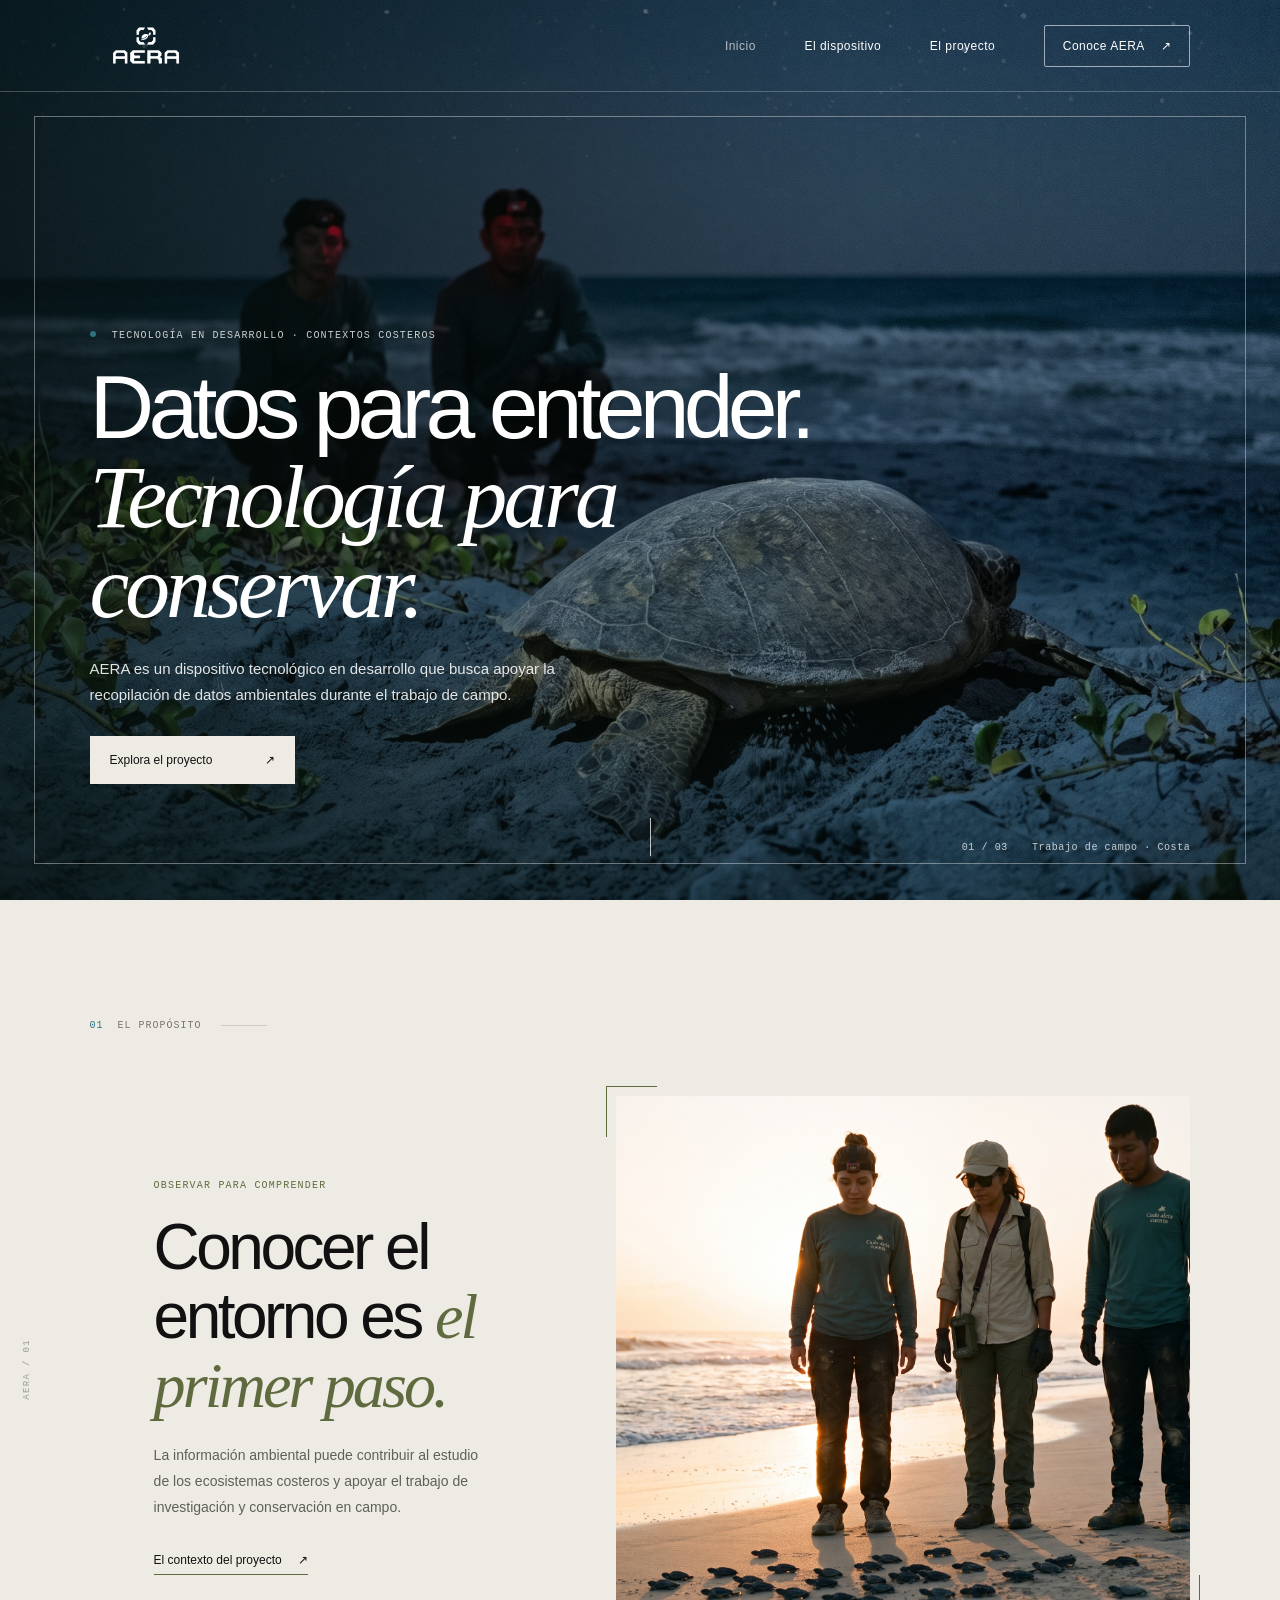
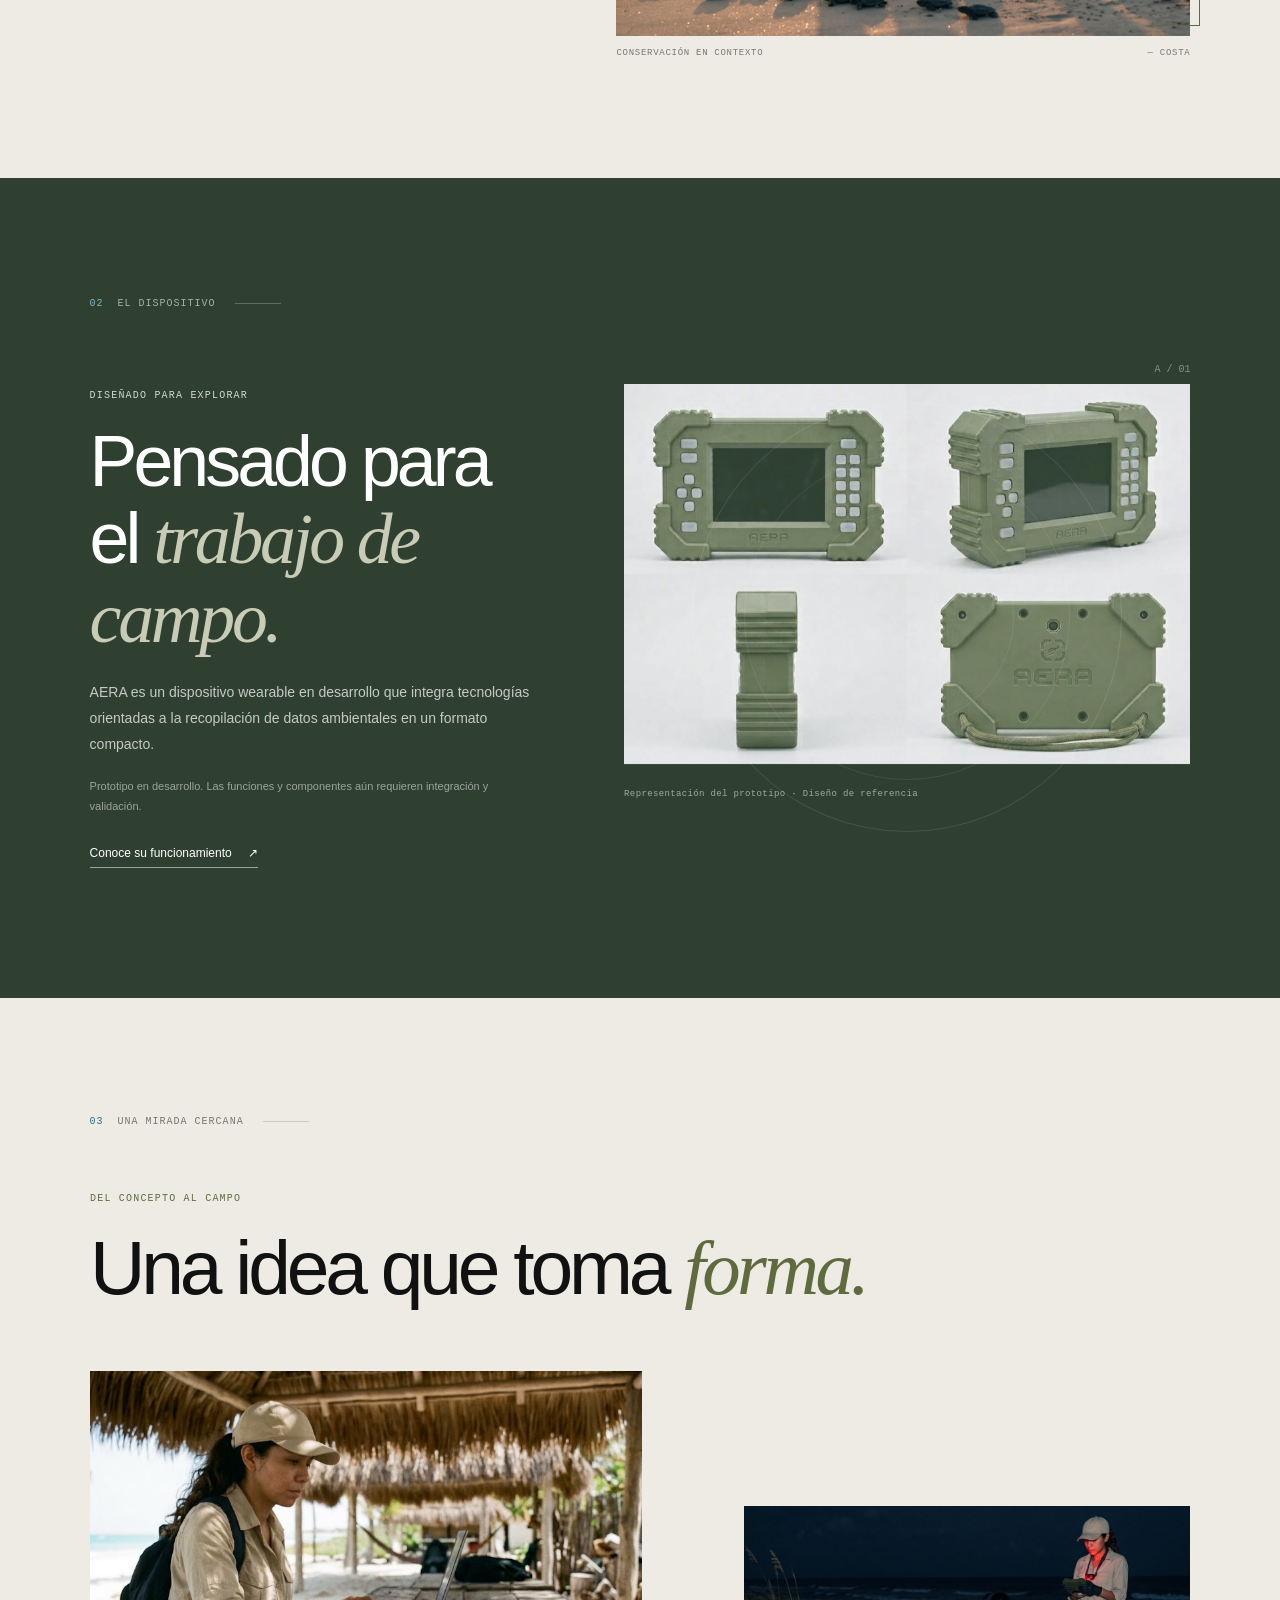
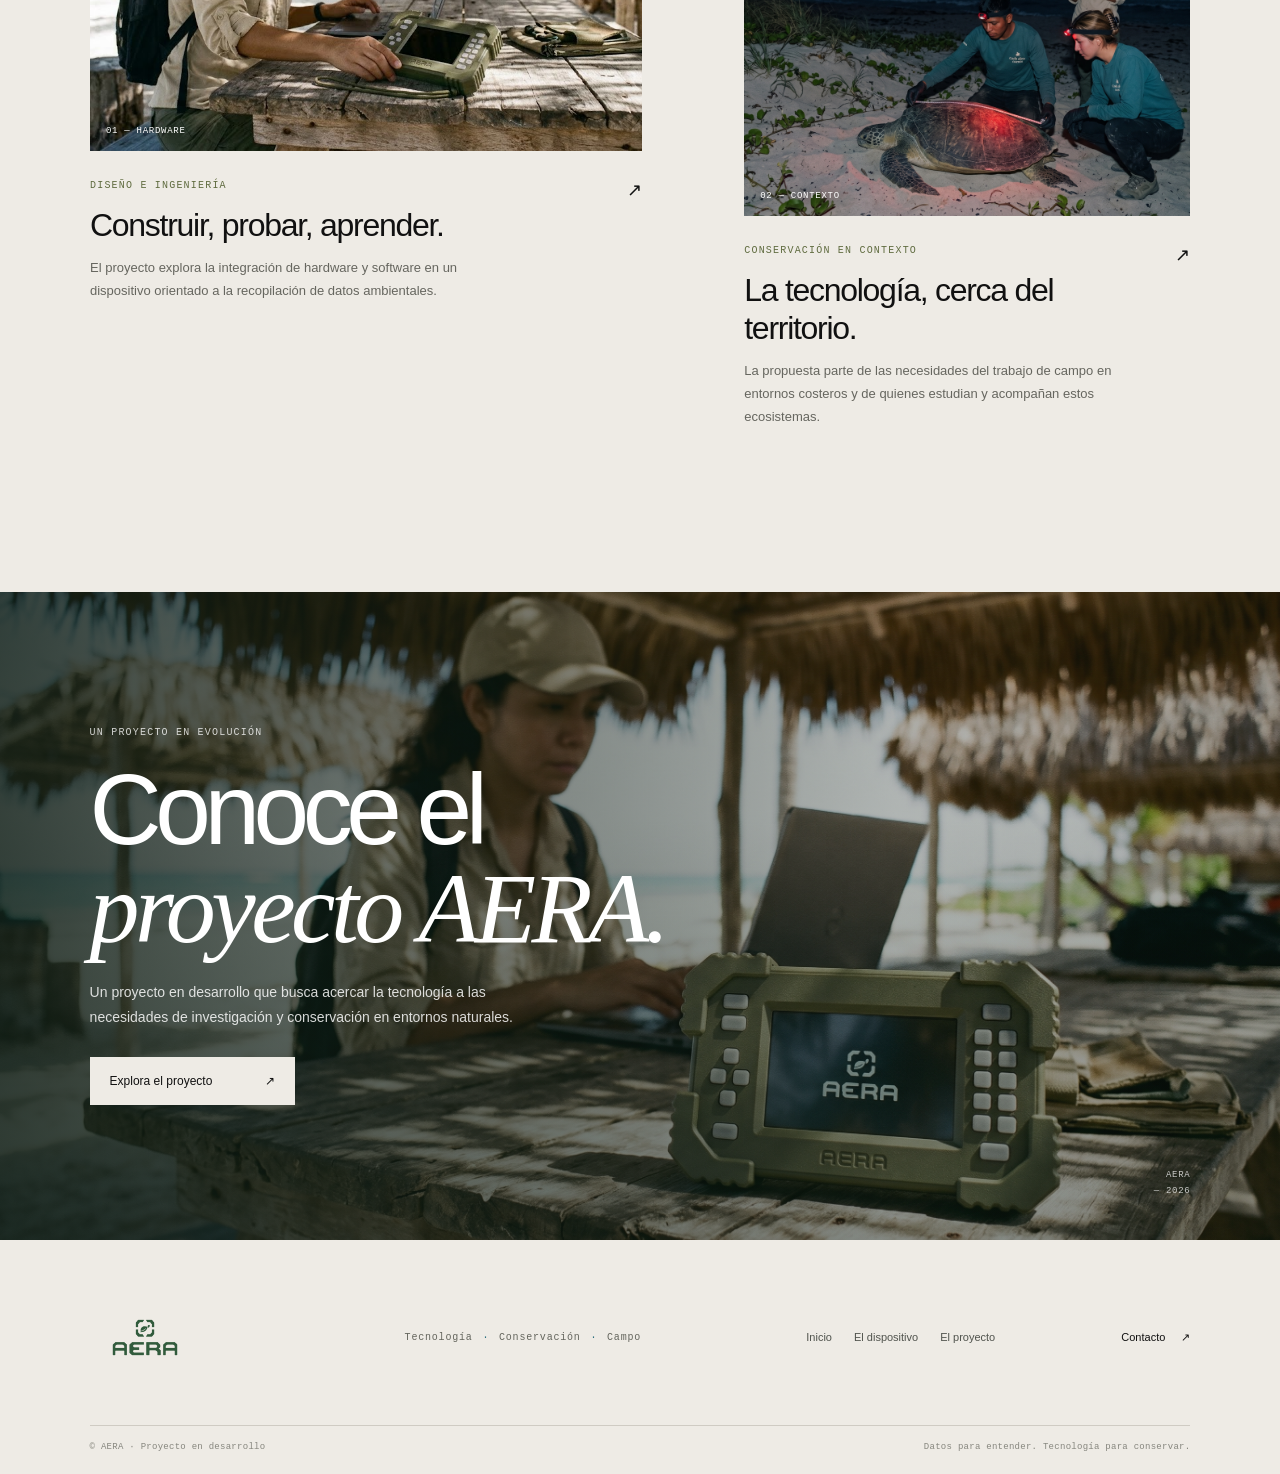
==== index.html @ 41d2302f "Build AERA official website" ====
<!doctype html>
<html lang="es">
<head>
  <meta charset="utf-8">
  <meta name="viewport" content="width=device-width, initial-scale=1">
  <meta name="theme-color" content="#2f4030">
  <meta name="description" content="AERA es un dispositivo tecnológico en desarrollo para apoyar la recopilación de datos ambientales durante el trabajo de campo.">
  <title>AERA — Datos para entender. Tecnología para conservar.</title>
  <link rel="icon" href="assets/brand/AERA%20LOGO%20VERDE.png">
  <link rel="stylesheet" href="assets/css/site.css">
  <script src="assets/js/site.js" defer></script>
</head>
<body>
  <a class="skip-link" href="#contenido">Saltar al contenido</a>
  <header class="site-header">
    <a class="brand" href="index.html" aria-label="AERA, inicio"><img src="assets/brand/AERA%20LOGO%20NEGRO%20(1).png" alt="AERA"></a>
    <button class="menu-toggle" aria-expanded="false" aria-controls="site-nav" aria-label="Abrir menú"><span></span><span></span></button>
    <nav class="site-nav" id="site-nav" aria-label="Navegación principal">
      <a aria-current="page" href="index.html">Inicio</a><a href="dispositivo.html">El dispositivo</a><a href="proyecto.html">El proyecto</a><a class="nav-cta" href="proyecto.html">Conoce AERA <span aria-hidden="true">↗</span></a>
    </nav>
  </header>
  <main id="contenido">
    <section class="hero" aria-labelledby="hero-title">
      <img class="hero-image" src="assets/enviroment/toma04_tortuga_anidando.jpeg" alt="Tortuga marina en la playa durante una jornada de conservación nocturna">
      <div class="hero-shade"></div>
      <div class="hero-frame" aria-hidden="true"></div>
      <div class="hero-content">
        <p class="eyebrow eyebrow-light"><span class="eyebrow-dot"></span> Tecnología en desarrollo · Contextos costeros</p>
        <h1 id="hero-title">Datos para entender.<br><em>Tecnología para conservar.</em></h1>
        <p class="hero-copy">AERA es un dispositivo tecnológico en desarrollo que busca apoyar la recopilación de datos ambientales durante el trabajo de campo.</p>
        <a class="button button-light" href="proyecto.html">Explora el proyecto <span aria-hidden="true">↗</span></a>
      </div>
      <div class="hero-caption"><span>01 / 03</span><span>Trabajo de campo · Costa</span></div>
      <a class="scroll-cue" href="#proposito" aria-label="Desplazarse a conocer el propósito"><span></span></a>
    </section>

    <section class="section purpose" id="proposito">
      <div class="section-label"><span>01</span><span>El propósito</span><i></i></div>
      <div class="purpose-grid">
        <div class="purpose-copy">
          <p class="eyebrow">Observar para comprender</p>
          <h2>Conocer el entorno es <em>el primer paso.</em></h2>
          <p>La información ambiental puede contribuir al estudio de los ecosistemas costeros y apoyar el trabajo de investigación y conservación en campo.</p>
          <a class="text-link" href="proyecto.html">El contexto del proyecto <span aria-hidden="true">↗</span></a>
        </div>
        <figure class="purpose-image image-corner">
          <img src="assets/enviroment/toma17_crias_amanecer.jpeg" alt="Equipo de campo acompaña a pequeñas tortugas marinas en la playa al amanecer" loading="lazy">
          <figcaption><span>Conservación en contexto</span><span>— Costa</span></figcaption>
        </figure>
      </div>
      <div class="side-note" aria-hidden="true">AERA / 01</div>
    </section>

    <section class="device-section section-dark">
      <div class="device-grid">
        <div class="device-copy">
          <div class="section-label section-label-light"><span>02</span><span>El dispositivo</span><i></i></div>
          <p class="eyebrow eyebrow-light">Diseñado para explorar</p>
          <h2>Pensado para el <em>trabajo de campo.</em></h2>
          <p>AERA es un dispositivo wearable en desarrollo que integra tecnologías orientadas a la recopilación de datos ambientales en un formato compacto.</p>
          <p class="fine-print">Prototipo en desarrollo. Las funciones y componentes aún requieren integración y validación.</p>
          <a class="text-link text-link-light" href="dispositivo.html">Conoce su funcionamiento <span aria-hidden="true">↗</span></a>
        </div>
        <figure class="device-visual">
          <div class="device-orbit" aria-hidden="true"></div>
          <img src="assets/product/AERA_referencia_final.png" alt="Render del prototipo AERA visto desde cuatro ángulos" loading="lazy">
          <figcaption>Representación del prototipo · Diseño de referencia</figcaption>
          <span class="device-index" aria-hidden="true">A / 01</span>
        </figure>
      </div>
    </section>

    <section class="section features">
      <div class="section-label"><span>03</span><span>Una mirada cercana</span><i></i></div>
      <div class="feature-heading"><p class="eyebrow">Del concepto al campo</p><h2>Una idea que toma <em>forma.</em></h2></div>
      <div class="feature-grid">
        <article class="feature-card feature-card-large">
          <a class="feature-image" href="dispositivo.html" aria-label="Conoce el diseño y la ingeniería de AERA"><img src="assets/enviroment/toma18_deja_aera_mesa.png" alt="Prototipo AERA colocado sobre una mesa durante el trabajo de campo" loading="lazy"><span class="image-number">01 — HARDWARE</span></a>
          <div class="feature-text"><p class="eyebrow">Diseño e ingeniería</p><h3>Construir, probar, aprender.</h3><p>El proyecto explora la integración de hardware y software en un dispositivo orientado a la recopilación de datos ambientales.</p><a class="arrow-link" href="dispositivo.html" aria-label="Leer sobre diseño e ingeniería">↗</a></div>
        </article>
        <article class="feature-card feature-card-offset">
          <a class="feature-image" href="proyecto.html" aria-label="Conoce el contexto de conservación"><img src="assets/enviroment/toma09_medicion.jpeg" alt="Equipo de conservación realiza observaciones en una tortuga marina" loading="lazy"><span class="image-number">02 — CONTEXTO</span></a>
          <div class="feature-text"><p class="eyebrow">Conservación en contexto</p><h3>La tecnología, cerca del territorio.</h3><p>La propuesta parte de las necesidades del trabajo de campo en entornos costeros y de quienes estudian y acompañan estos ecosistemas.</p><a class="arrow-link" href="proyecto.html" aria-label="Leer sobre conservación en contexto">↗</a></div>
        </article>
      </div>
    </section>

    <section class="project-band">
      <img src="assets/enviroment/toma21_hero_palapa.jpeg" alt="Espacio de trabajo en un entorno de costa" loading="lazy">
      <div class="project-band-shade"></div><div class="project-band-content"><p class="eyebrow eyebrow-light">Un proyecto en evolución</p><h2>Conoce el<br><em>proyecto AERA.</em></h2><p>Un proyecto en desarrollo que busca acercar la tecnología a las necesidades de investigación y conservación en entornos naturales.</p><a class="button button-light" href="proyecto.html">Explora el proyecto <span aria-hidden="true">↗</span></a></div>
      <div class="band-mark" aria-hidden="true">AERA<br>— 2026</div>
    </section>
  </main>
  <footer class="site-footer">
    <div class="footer-main"><a class="footer-brand" href="index.html"><img src="assets/brand/AERA%20LOGO%20VERDE.png" alt="AERA"></a><p class="footer-motto">Tecnología <span>·</span> Conservación <span>·</span> Campo</p><nav class="footer-nav" aria-label="Navegación del pie de página"><a href="index.html">Inicio</a><a href="dispositivo.html">El dispositivo</a><a href="proyecto.html">El proyecto</a></nav><a class="footer-contact" href="proyecto.html#contacto">Contacto <span aria-hidden="true">↗</span></a></div>
    <div class="footer-bottom"><span>© AERA · Proyecto en desarrollo</span><span>Datos para entender. Tecnología para conservar.</span></div>
  </footer>
</body>
</html>
---- assets/css/site.css ----
:root{--forest:#2f4030;--cream:#eeebe5;--warm:#cfcbc3;--olive:#5f6b3f;--ocean:#2f7180;--black:#111;--white:#fff;--serif:Georgia,'Times New Roman',serif;--sans:'DM Sans',Arial,sans-serif;--display:Manrope,'DM Sans',Arial,sans-serif;--mono:'DM Mono',monospace;--gutter:clamp(24px,7vw,112px)}
*{box-sizing:border-box}html{scroll-behavior:smooth;scroll-padding-top:90px}body{margin:0;background:var(--cream);color:var(--black);font-family:var(--sans);-webkit-font-smoothing:antialiased}img{display:block;max-width:100%}a{color:inherit;text-decoration:none}button{font:inherit}.skip-link{position:fixed;z-index:100;top:10px;left:10px;padding:12px 16px;background:var(--cream);color:var(--black);transform:translateY(-150%)}.skip-link:focus{transform:none}.site-header{position:absolute;z-index:20;top:0;left:0;width:100%;height:92px;padding:0 var(--gutter);display:flex;align-items:center;justify-content:space-between;border-bottom:1px solid rgba(255,255,255,.24);color:#fff}.brand{width:112px;display:block;filter:brightness(0) invert(1)}.brand img{width:100%;height:auto}.site-nav{display:flex;align-items:center;gap:clamp(22px,3.8vw,60px);font-size:12px;letter-spacing:.04em}.site-nav a{transition:opacity .2s ease}.site-nav a:hover,.site-nav a[aria-current=page]{opacity:.67}.nav-cta{border:1px solid rgba(255,255,255,.58);padding:13px 18px;border-radius:2px}.nav-cta span,.button span,.text-link span,.footer-contact span{margin-left:13px}.menu-toggle{display:none}.hero{height:min(900px,100svh);min-height:680px;position:relative;display:flex;align-items:flex-end;color:#fff;background:var(--forest);overflow:hidden}.hero-image,.hero-shade,.project-hero>img,.project-hero-shade,.project-band>img,.project-band-shade{position:absolute;inset:0;width:100%;height:100%;object-fit:cover}.hero-image{object-position:center 43%;animation:hero-reveal 1.1s ease both}.hero-shade{background:linear-gradient(90deg,rgba(8,18,15,.69) 0%,rgba(8,18,15,.22) 66%,rgba(8,18,15,.14)),linear-gradient(0deg,rgba(8,18,15,.35),transparent 42%)}.hero-frame{position:absolute;inset:116px 34px 36px;border:1px solid rgba(255,255,255,.38);pointer-events:none}.hero-content{position:relative;z-index:2;max-width:900px;padding:0 var(--gutter) 116px}.eyebrow{margin:0 0 20px;color:var(--olive);font:500 10px/1.4 var(--mono);letter-spacing:.12em;text-transform:uppercase}.eyebrow-light{color:rgba(255,255,255,.79)}.eyebrow-dot{display:inline-block;width:6px;height:6px;border-radius:50%;background:var(--ocean);margin-right:9px;vertical-align:1px}.hero h1,.page-hero h1,.project-hero h1{font:500 clamp(48px,7vw,100px)/.99 var(--display);letter-spacing:-.065em;margin:0;max-width:900px}.hero h1 em,.page-hero h1 em,.project-hero h1 em,h2 em{font-family:var(--serif);font-weight:400;letter-spacing:-.045em}.hero-copy{max-width:490px;margin:24px 0 28px;font-size:15px;line-height:1.75;color:rgba(255,255,255,.88)}.button{display:inline-flex;align-items:center;justify-content:space-between;gap:24px;padding:17px 20px;min-width:205px;font-size:12px;transition:background .25s,color .25s,transform .25s}.button:hover{transform:translateY(-2px)}.button-light{background:var(--cream);color:var(--black)}.button-light:hover{background:#fff}.hero-caption{position:absolute;z-index:2;right:var(--gutter);bottom:47px;display:flex;gap:24px;color:rgba(255,255,255,.75);font:10px var(--mono);letter-spacing:.06em}.scroll-cue{position:absolute;bottom:40px;left:50%;z-index:2;height:42px;width:20px;display:flex;justify-content:center}.scroll-cue span{height:38px;width:1px;background:rgba(255,255,255,.75);transform-origin:top;animation:cue 1.8s ease infinite}.section{position:relative;padding:120px var(--gutter)}.section-label{display:flex;align-items:center;gap:14px;font:10px var(--mono);letter-spacing:.1em;text-transform:uppercase;color:#77766f}.section-label>span:first-child{color:var(--ocean)}.section-label i{height:1px;width:46px;background:var(--warm);margin-left:5px}.section-label-light{color:rgba(255,255,255,.58)}.section-label-light i{background:rgba(255,255,255,.23)}.section-label-light>span:first-child{color:#80b6be}.purpose-grid{display:grid;grid-template-columns:.82fr 1.18fr;align-items:center;gap:clamp(55px,10vw,160px);max-width:1260px;margin:65px auto 0}.purpose-copy{max-width:440px;padding-left:5vw}.purpose h2,.device-copy h2,.feature-heading h2,.overview-grid h2,.components-intro h2,.flow-heading h2,.device-note h2,.approach-copy h2,.stage-grid h2,.future-grid h2,.contact-note h2{font:500 clamp(38px,5vw,68px)/1.08 var(--display);letter-spacing:-.055em;margin:0 0 23px}.purpose h2 em,.feature-heading h2 em,.overview-grid h2 em,.components-intro h2 em,.flow-heading h2 em,.approach-copy h2 em,.stage-grid h2 em,.future-grid h2 em,.contact-note h2 em{color:var(--olive)}.purpose-copy>p:not(.eyebrow),.device-copy>p:not(.eyebrow),.overview-grid>div p,.components-intro>p:not(.eyebrow),.flow-heading>p:not(.eyebrow),.approach-copy>p:not(.eyebrow),.stage-grid>div>p:not(.eyebrow),.contact-note>p:not(.eyebrow){font-size:14px;line-height:1.85;color:#5e6059}.text-link{display:inline-block;margin-top:18px;padding-bottom:7px;border-bottom:1px solid var(--olive);font-size:12px;transition:color .2s}.text-link:hover{color:var(--ocean)}.purpose-image{margin:0;position:relative}.purpose-image img{width:100%;height:540px;object-fit:cover;object-position:center}.image-corner:before,.image-corner:after{content:'';position:absolute;width:50px;height:50px;z-index:1;pointer-events:none}.image-corner:before{top:-10px;left:-10px;border-left:1px solid var(--olive);border-top:1px solid var(--olive)}.image-corner:after{right:-10px;bottom:32px;border-right:1px solid var(--olive);border-bottom:1px solid var(--olive)}.purpose-image figcaption{display:flex;justify-content:space-between;padding-top:12px;font:9px var(--mono);color:#77766f;text-transform:uppercase;letter-spacing:.08em}.side-note{position:absolute;left:22px;top:50%;writing-mode:vertical-rl;transform:rotate(180deg);font:9px var(--mono);letter-spacing:.15em;color:#999}.section-dark{background:var(--forest);color:#fff}.device-section{padding:120px var(--gutter) 130px}.device-grid{max-width:1240px;margin:auto;display:grid;grid-template-columns:.88fr 1.12fr;gap:7vw;align-items:center}.device-copy .section-label{margin-bottom:80px}.device-copy h2{font-size:clamp(44px,5.6vw,76px);max-width:580px}.device-copy h2 em{color:#c8cbb5}.device-copy>p:not(.eyebrow){max-width:450px;color:rgba(255,255,255,.72)}.device-copy .fine-print{font-size:11px!important;color:rgba(255,255,255,.52)!important;margin-top:18px}.text-link-light{color:#fff;border-color:rgba(255,255,255,.52)}.text-link-light:hover{color:#b6d7d8}.device-visual{position:relative;margin:0;padding:28px 0 45px}.device-visual img{position:relative;z-index:1;width:100%;mix-blend-mode:screen}.device-visual figcaption{position:absolute;bottom:10px;left:0;font:9px var(--mono);color:rgba(255,255,255,.55);letter-spacing:.04em}.device-orbit{position:absolute;width:76%;aspect-ratio:1;left:12%;top:10%;border:1px solid rgba(255,255,255,.1);border-radius:50%}.device-orbit:before,.device-orbit:after{content:'';position:absolute;inset:12%;border:1px solid rgba(255,255,255,.08);border-radius:50%}.device-orbit:after{inset:25%}.device-index{position:absolute;top:8px;right:0;color:rgba(255,255,255,.42);font:10px var(--mono)}.features{padding-top:118px;padding-bottom:140px}.feature-heading{max-width:1100px;margin:65px auto 60px}.feature-heading h2{font-size:clamp(45px,6vw,78px)}.feature-grid{max-width:1100px;margin:auto;display:grid;grid-template-columns:1.04fr .84fr;gap:clamp(38px,8vw,120px);align-items:start}.feature-card{min-width:0}.feature-card-offset{margin-top:135px}.feature-image{position:relative;display:block;overflow:hidden;background:var(--warm)}.feature-image img{width:100%;height:380px;object-fit:cover;transition:transform .6s cubic-bezier(.2,.6,.2,1)}.feature-image:hover img{transform:scale(1.025)}.feature-card-offset .feature-image img{height:310px}.image-number{position:absolute;left:16px;bottom:15px;color:#fff;font:9px var(--mono);letter-spacing:.08em;text-shadow:0 1px 12px #000}.feature-text{position:relative;padding:28px 35px 10px 0}.feature-text .eyebrow{margin-bottom:13px}.feature-text h3{font:500 clamp(22px,2.6vw,32px)/1.2 var(--display);letter-spacing:-.04em;margin:0 0 13px}.feature-text>p:not(.eyebrow){font-size:13px;line-height:1.75;color:#66665f;max-width:410px}.arrow-link{position:absolute;right:0;top:28px;font-size:18px;transition:transform .2s}.arrow-link:hover{transform:translate(3px,-3px)}.project-band{position:relative;min-height:620px;height:72vh;max-height:850px;color:#fff;display:flex;align-items:center;overflow:hidden}.project-band>img{object-position:center 45%}.project-band-shade{background:linear-gradient(90deg,rgba(15,29,20,.83),rgba(15,29,20,.32) 70%),linear-gradient(0deg,rgba(15,29,20,.26),transparent 65%)}.project-band-content{position:relative;z-index:1;padding:40px var(--gutter);max-width:850px}.project-band h2{font:500 clamp(56px,8vw,100px)/.98 var(--display);letter-spacing:-.065em;margin:0 0 22px}.project-band h2 em{font-family:var(--serif);font-weight:400}.project-band-content>p:not(.eyebrow){max-width:440px;font-size:14px;line-height:1.8;color:rgba(255,255,255,.83);margin-bottom:27px}.band-mark{position:absolute;z-index:1;right:var(--gutter);bottom:40px;font:9px/1.8 var(--mono);letter-spacing:.08em;color:rgba(255,255,255,.75);text-align:right}.site-footer{padding:55px var(--gutter) 22px;background:var(--cream)}.footer-main{display:grid;grid-template-columns:1fr 1.3fr 1fr auto;align-items:center;gap:26px;padding-bottom:45px}.footer-brand{width:110px}.footer-brand img{width:100%}.footer-motto{font:10px var(--mono);letter-spacing:.08em;color:#64655d}.footer-motto span{color:var(--ocean);padding:0 3px}.footer-nav{display:flex;gap:22px;font-size:11px;color:#50534d}.footer-nav a:hover,.footer-contact:hover{color:var(--ocean)}.footer-contact{font-size:11px}.footer-bottom{border-top:1px solid var(--warm);padding-top:16px;display:flex;justify-content:space-between;font:9px var(--mono);color:#86867e;letter-spacing:.03em}

/* Internal pages */
.page-hero{min-height:760px;padding:145px var(--gutter) 85px;background:var(--cream);display:grid;grid-template-columns:1fr 1.05fr;align-items:center;gap:4vw;position:relative;overflow:hidden}.page-hero-copy{max-width:610px;padding-left:4vw;position:relative;z-index:1}.page-hero h1{font-size:clamp(56px,7vw,90px);color:var(--forest)}.page-hero-copy>p:not(.eyebrow){max-width:430px;margin-top:25px;color:#62645c;font-size:15px;line-height:1.8}.page-meta{margin-top:42px;display:flex;gap:26px;font:9px var(--mono);text-transform:uppercase;letter-spacing:.06em;color:#74766e}.page-meta span+span{color:var(--ocean)}.page-product{position:relative;margin:0;background:#e2dfd7;min-height:400px;display:grid;place-items:center}.page-product img{width:100%;mix-blend-mode:multiply}.page-product figcaption{position:absolute;bottom:14px;left:18px;font:9px var(--mono);color:#77766f}.corner{position:absolute;width:30px;height:30px}.corner-tl{top:12px;left:12px;border-left:1px solid var(--olive);border-top:1px solid var(--olive)}.corner-br{right:12px;bottom:12px;border-right:1px solid var(--olive);border-bottom:1px solid var(--olive)}.device-overview{padding-top:110px;padding-bottom:125px}.overview-grid{max-width:1040px;margin:75px auto 0;display:grid;grid-template-columns:1fr 1fr;gap:9vw}.overview-grid h2{font-size:clamp(42px,5.1vw,65px)}.overview-grid>div{padding-top:5px}.overview-grid>div p{margin:0 0 16px}.components-section{padding:105px var(--gutter) 120px}.components-intro{max-width:1040px;margin:65px auto 55px;display:grid;grid-template-columns:1fr 1fr;column-gap:8vw;align-items:end}.components-intro .eyebrow{grid-column:1/-1}.components-intro h2{color:#fff;font-size:clamp(44px,5.4vw,68px);margin:0}.components-intro h2 em{color:#c8cbb5}.components-intro>p:not(.eyebrow){color:rgba(255,255,255,.63);font-size:13px;line-height:1.8;max-width:370px;margin:0 0 7px}.component-list{max-width:1040px;margin:auto;border-top:1px solid rgba(255,255,255,.25)}.component-list article{display:grid;grid-template-columns:60px 1fr auto;gap:20px;align-items:start;padding:26px 0 29px;border-bottom:1px solid rgba(255,255,255,.2)}.component-index{color:#9bbfc0;font:11px var(--mono);padding-top:6px}.component-list h3{font:500 20px var(--display);margin:0 0 8px}.component-list article p{margin:0;max-width:600px;color:rgba(255,255,255,.63);font-size:12px;line-height:1.7}.component-status{font:9px var(--mono);text-transform:uppercase;letter-spacing:.07em;color:#c9cfba;padding-top:7px}.flow-section{padding-top:115px;padding-bottom:130px}.flow-heading{max-width:1040px;margin:65px auto 52px}.flow-heading h2{font-size:clamp(43px,5.6vw,70px)}.flow-heading>p:not(.eyebrow){max-width:460px}.flow-diagram{max-width:1000px;margin:auto;display:grid;grid-template-columns:1fr 80px 1fr 80px 1fr;align-items:center}.flow-node{min-height:190px;border:1px solid #d2cfc7;padding:24px;display:flex;flex-direction:column;align-items:flex-start;justify-content:center;position:relative;background:rgba(255,255,255,.19)}.flow-node-accent{background:var(--forest);color:#fff;border-color:var(--forest)}.flow-symbol{font:28px var(--serif);color:var(--ocean);margin-bottom:14px}.flow-node-accent .flow-symbol{color:#9abfc1}.flow-node h3{font:500 17px var(--display);margin:0 0 5px}.flow-node p{font:10px var(--mono);color:#77766f;margin:0}.flow-node-accent p{color:rgba(255,255,255,.63)}.flow-connector{height:1px;background:#9d9b91;display:flex;align-items:center;justify-content:center}.flow-connector span{background:var(--cream);padding:0 12px;color:var(--olive);font-size:18px}.diagram-note{max-width:1000px;margin:23px auto 0;font:10px/1.7 var(--mono);color:#76776e}.diagram-note span{color:var(--ocean);margin-right:10px}.device-note{padding:75px var(--gutter);display:grid;grid-template-columns:1.2fr 1.2fr auto;gap:6vw;align-items:center;background:#263628;color:#fff}.device-note h2{font-size:clamp(32px,4vw,48px);margin:0}.device-note>p{font-size:12px;line-height:1.8;color:rgba(255,255,255,.7);max-width:420px}.device-note .text-link{white-space:nowrap}.device-note .eyebrow{margin-bottom:13px}
.project-hero{height:min(780px,90svh);min-height:650px;position:relative;display:flex;align-items:flex-end;color:#fff;overflow:hidden;background:var(--forest)}.project-hero>img{object-position:center 43%}.project-hero-shade{background:linear-gradient(90deg,rgba(10,22,16,.74),rgba(10,22,16,.24) 75%),linear-gradient(0deg,rgba(10,22,16,.35),transparent 65%)}.project-hero-content{position:relative;z-index:1;padding:80px var(--gutter) 105px;max-width:940px}.project-hero h1{font-size:clamp(56px,7.6vw,100px)}.project-hero-content>p:not(.eyebrow){max-width:480px;font-size:14px;line-height:1.8;color:rgba(255,255,255,.83)}.project-hero .hero-caption{bottom:40px}.project-intro{padding-bottom:90px}.project-intro-grid{max-width:1100px;margin:70px auto 80px;display:grid;grid-template-columns:1.05fr .95fr;gap:10vw;align-items:start}.large-statement{font:500 clamp(38px,5vw,62px)/1.14 var(--display);letter-spacing:-.05em;margin:0}.large-statement em{font:400 1em var(--serif);color:var(--olive)}.project-intro-grid>div p{font-size:13px;line-height:1.9;color:#62645c;margin:0 0 16px}.project-wide-image{max-width:1100px;margin:0 auto}.project-wide-image img{width:100%;height:440px;object-fit:cover;object-position:center 42%}.project-wide-image figcaption{margin-top:12px;font:9px var(--mono);letter-spacing:.05em;color:#77766f}.approach-section{display:grid;grid-template-columns:1fr 1fr;background:var(--forest);color:#fff}.approach-image{min-height:640px}.approach-image img{width:100%;height:100%;object-fit:cover}.approach-copy{padding:70px clamp(35px,7vw,100px);display:flex;flex-direction:column;align-items:flex-start;justify-content:center}.approach-copy .section-label{width:100%;margin-bottom:64px}.approach-copy h2{font-size:clamp(40px,4.5vw,61px)}.approach-copy h2 em{color:#c8cbb5}.approach-copy>p:not(.eyebrow){color:rgba(255,255,255,.68);max-width:470px;font-size:13px}.stage-section{padding-top:115px;padding-bottom:130px}.stage-grid{max-width:1100px;margin:70px auto 0;display:grid;grid-template-columns:1fr 1fr;gap:9vw}.stage-grid h2{font-size:clamp(43px,5vw,65px)}.stage-grid>div>p:not(.eyebrow){font-size:13px;line-height:1.9;color:#62645c}.stage-track{margin-top:54px}.stage-line{height:1px;background:#c4c0b7;position:relative}.stage-line:before{content:'';position:absolute;left:0;width:50%;height:1px;background:var(--olive)}.stage-line span{position:absolute;left:50%;top:-4px;width:9px;height:9px;border-radius:50%;background:var(--olive);transform:translateX(-50%)}.stage-labels{display:flex;justify-content:space-between;margin-top:16px;font:9px var(--mono);color:#85857c}.stage-labels span:last-child{text-align:right}.stage-labels strong{display:block;font:10px var(--mono);color:var(--forest);margin-bottom:5px}.future-section{background:var(--forest);color:#fff;padding:100px var(--gutter) 115px}.future-grid{max-width:1100px;margin:70px auto 0;display:grid;grid-template-columns:1fr 1fr;gap:10vw}.future-grid h2{font-size:clamp(42px,5vw,65px)}.future-grid h2 em{color:#c8cbb5}.future-list p{display:grid;grid-template-columns:40px 1fr;gap:10px;margin:0;padding:19px 0;border-bottom:1px solid rgba(255,255,255,.2);font-size:13px;line-height:1.65;color:rgba(255,255,255,.8)}.future-list p:first-child{border-top:1px solid rgba(255,255,255,.2)}.future-list p span{font:10px var(--mono);color:#9bbfc0}.future-list small{display:block;margin-top:20px;font:9px/1.7 var(--mono);color:rgba(255,255,255,.52)}.contact-note{padding:110px var(--gutter);text-align:center}.contact-note h2{max-width:700px;margin:0 auto 17px}.contact-note>p:not(.eyebrow){margin:0 auto;max-width:430px}.contact-note .text-link{margin-top:25px}
@keyframes cue{0%,100%{transform:scaleY(.6);opacity:.5}50%{transform:scaleY(1);opacity:1}}@keyframes hero-reveal{from{transform:scale(1.035);opacity:.8}to{transform:scale(1);opacity:1}}
@media(max-width:900px){:root{--gutter:clamp(24px,5vw,56px)}.site-header{height:78px}.purpose-grid{gap:5vw}.purpose-copy{padding-left:0}.purpose-image img{height:440px}.device-grid{gap:4vw}.footer-main{grid-template-columns:1fr 1.5fr 1fr;row-gap:22px}.footer-contact{grid-column:3;grid-row:2}.footer-nav{grid-column:2/4}.page-hero{grid-template-columns:1fr 1fr;gap:2vw}.page-hero-copy{padding-left:0}.device-note{grid-template-columns:1fr 1.2fr;gap:20px}.device-note .text-link{grid-column:2}.feature-image img{height:320px}.feature-card-offset .feature-image img{height:270px}.approach-copy{padding:55px 42px}}
@media(max-width:650px){html{scroll-padding-top:70px}.site-header{height:70px;padding:0 22px}.brand{width:90px}.menu-toggle{display:flex;width:42px;height:42px;align-items:center;justify-content:center;flex-direction:column;gap:6px;border:1px solid rgba(255,255,255,.55);background:transparent;color:#fff;cursor:pointer}.menu-toggle span{height:1px;width:16px;background:currentColor;transition:transform .2s}.menu-toggle[aria-expanded=true] span:first-child{transform:translateY(3.5px) rotate(45deg)}.menu-toggle[aria-expanded=true] span:last-child{transform:translateY(-3.5px) rotate(-45deg)}.site-nav{position:absolute;top:69px;left:0;right:0;display:flex;flex-direction:column;align-items:stretch;gap:0;background:var(--forest);padding:0 22px;max-height:0;overflow:hidden;transition:max-height .3s ease,padding .3s}.site-nav.is-open{max-height:320px;padding:12px 22px 24px}.site-nav a{padding:15px 4px;border-bottom:1px solid rgba(255,255,255,.16)}.site-nav .nav-cta{border:0;padding:15px 4px}.hero{height:92svh;min-height:640px}.hero-frame{inset:87px 14px 18px}.hero-content{padding:0 24px 115px}.hero h1{font-size:clamp(46px,12vw,70px)}.hero-copy{font-size:13px;margin:19px 0 23px;max-width:390px}.hero-caption{bottom:24px;right:24px;left:24px;justify-content:space-between;font-size:8px}.scroll-cue{bottom:51px;left:auto;right:24px}.section{padding:82px 24px}.purpose-grid{grid-template-columns:1fr;gap:39px;margin-top:47px}.purpose-copy{max-width:500px}.purpose h2,.device-copy h2{font-size:clamp(40px,10vw,58px)}.purpose-image img{height:350px}.side-note{display:none}.device-section{padding:82px 24px 95px}.device-grid{grid-template-columns:1fr;gap:20px}.device-copy .section-label{margin-bottom:52px}.device-visual{margin:4px -10px 0;padding:20px 0 42px}.device-visual figcaption{font-size:8px}.features{padding-top:82px;padding-bottom:90px}.feature-heading{margin:48px auto 38px}.feature-heading h2{font-size:clamp(43px,10vw,60px)}.feature-grid{grid-template-columns:1fr;gap:43px}.feature-card-offset{margin-top:0;margin-left:9vw}.feature-image img,.feature-card-offset .feature-image img{height:300px}.feature-text{padding-top:22px}.feature-text h3{font-size:25px}.project-band{height:auto;min-height:650px}.project-band-content{padding:70px 24px}.project-band h2{font-size:clamp(58px,13vw,82px)}.project-band-content>p:not(.eyebrow){font-size:13px}.band-mark{right:24px;bottom:22px}.site-footer{padding:42px 24px 18px}.footer-main{grid-template-columns:1fr 1fr;gap:20px;padding-bottom:30px}.footer-brand{width:90px}.footer-motto{grid-column:1/-1;grid-row:2;margin:0}.footer-nav{grid-column:1/-1;grid-row:3;flex-wrap:wrap;gap:17px}.footer-contact{grid-column:2;grid-row:1;text-align:right}.footer-bottom{gap:12px;align-items:flex-start;font-size:8px;line-height:1.6}.footer-bottom span:last-child{text-align:right}.page-hero{padding:112px 24px 54px;grid-template-columns:1fr;gap:32px}.page-hero h1{font-size:clamp(53px,12vw,76px)}.page-hero-copy>p:not(.eyebrow){font-size:13px}.page-meta{margin-top:25px;gap:15px;font-size:8px}.page-product{min-height:unset}.page-product figcaption{font-size:8px}.device-overview{padding-top:80px;padding-bottom:86px}.overview-grid{grid-template-columns:1fr;gap:18px;margin-top:48px}.overview-grid h2{font-size:clamp(42px,10vw,60px)}.components-section{padding:80px 24px 90px}.components-intro{display:block;margin:48px auto 40px}.components-intro h2{font-size:clamp(43px,10vw,59px)}.components-intro>p:not(.eyebrow){margin-top:19px}.component-list article{grid-template-columns:34px 1fr;gap:10px;padding:22px 0}.component-list h3{font-size:18px}.component-list article p{font-size:11px}.component-status{grid-column:2;padding-top:2px}.flow-section{padding-top:80px;padding-bottom:90px}.flow-heading{margin:47px auto 34px}.flow-heading h2{font-size:clamp(43px,10vw,59px)}.flow-diagram{grid-template-columns:1fr;gap:0}.flow-node{min-height:130px;padding:22px}.flow-connector{height:50px;width:1px;justify-self:center;position:relative}.flow-connector span{padding:8px 0}.diagram-note{font-size:9px}.device-note{padding:60px 24px;grid-template-columns:1fr;gap:15px}.device-note h2{font-size:39px}.device-note>p{margin:0}.device-note .text-link{grid-column:auto;margin-top:6px}.project-hero{height:86svh;min-height:610px}.project-hero-content{padding:70px 24px 100px}.project-hero h1{font-size:clamp(55px,12vw,78px)}.project-hero-content>p:not(.eyebrow){font-size:13px}.project-hero .hero-caption{left:24px;right:24px;bottom:24px}.project-intro{padding-top:80px;padding-bottom:75px}.project-intro-grid{grid-template-columns:1fr;gap:23px;margin:49px auto 48px}.large-statement{font-size:clamp(40px,10vw,58px)}.project-wide-image img{height:300px}.approach-section{grid-template-columns:1fr}.approach-image{min-height:0;height:330px}.approach-copy{padding:50px 24px 70px}.approach-copy .section-label{margin-bottom:48px}.approach-copy h2{font-size:clamp(40px,10vw,57px)}.stage-section{padding-top:80px;padding-bottom:90px}.stage-grid{grid-template-columns:1fr;gap:20px;margin-top:48px}.stage-grid h2{font-size:clamp(43px,10vw,60px)}.stage-track{margin-top:38px}.future-section{padding:80px 24px 90px}.future-grid{grid-template-columns:1fr;gap:10px;margin-top:48px}.future-grid h2{font-size:clamp(43px,10vw,60px)}.contact-note{padding:82px 24px}.contact-note h2{font-size:clamp(37px,9vw,53px)}}
@media(prefers-reduced-motion:reduce){*,*::before,*::after{scroll-behavior:auto!important;animation-duration:.01ms!important;animation-iteration-count:1!important;transition-duration:.01ms!important}}
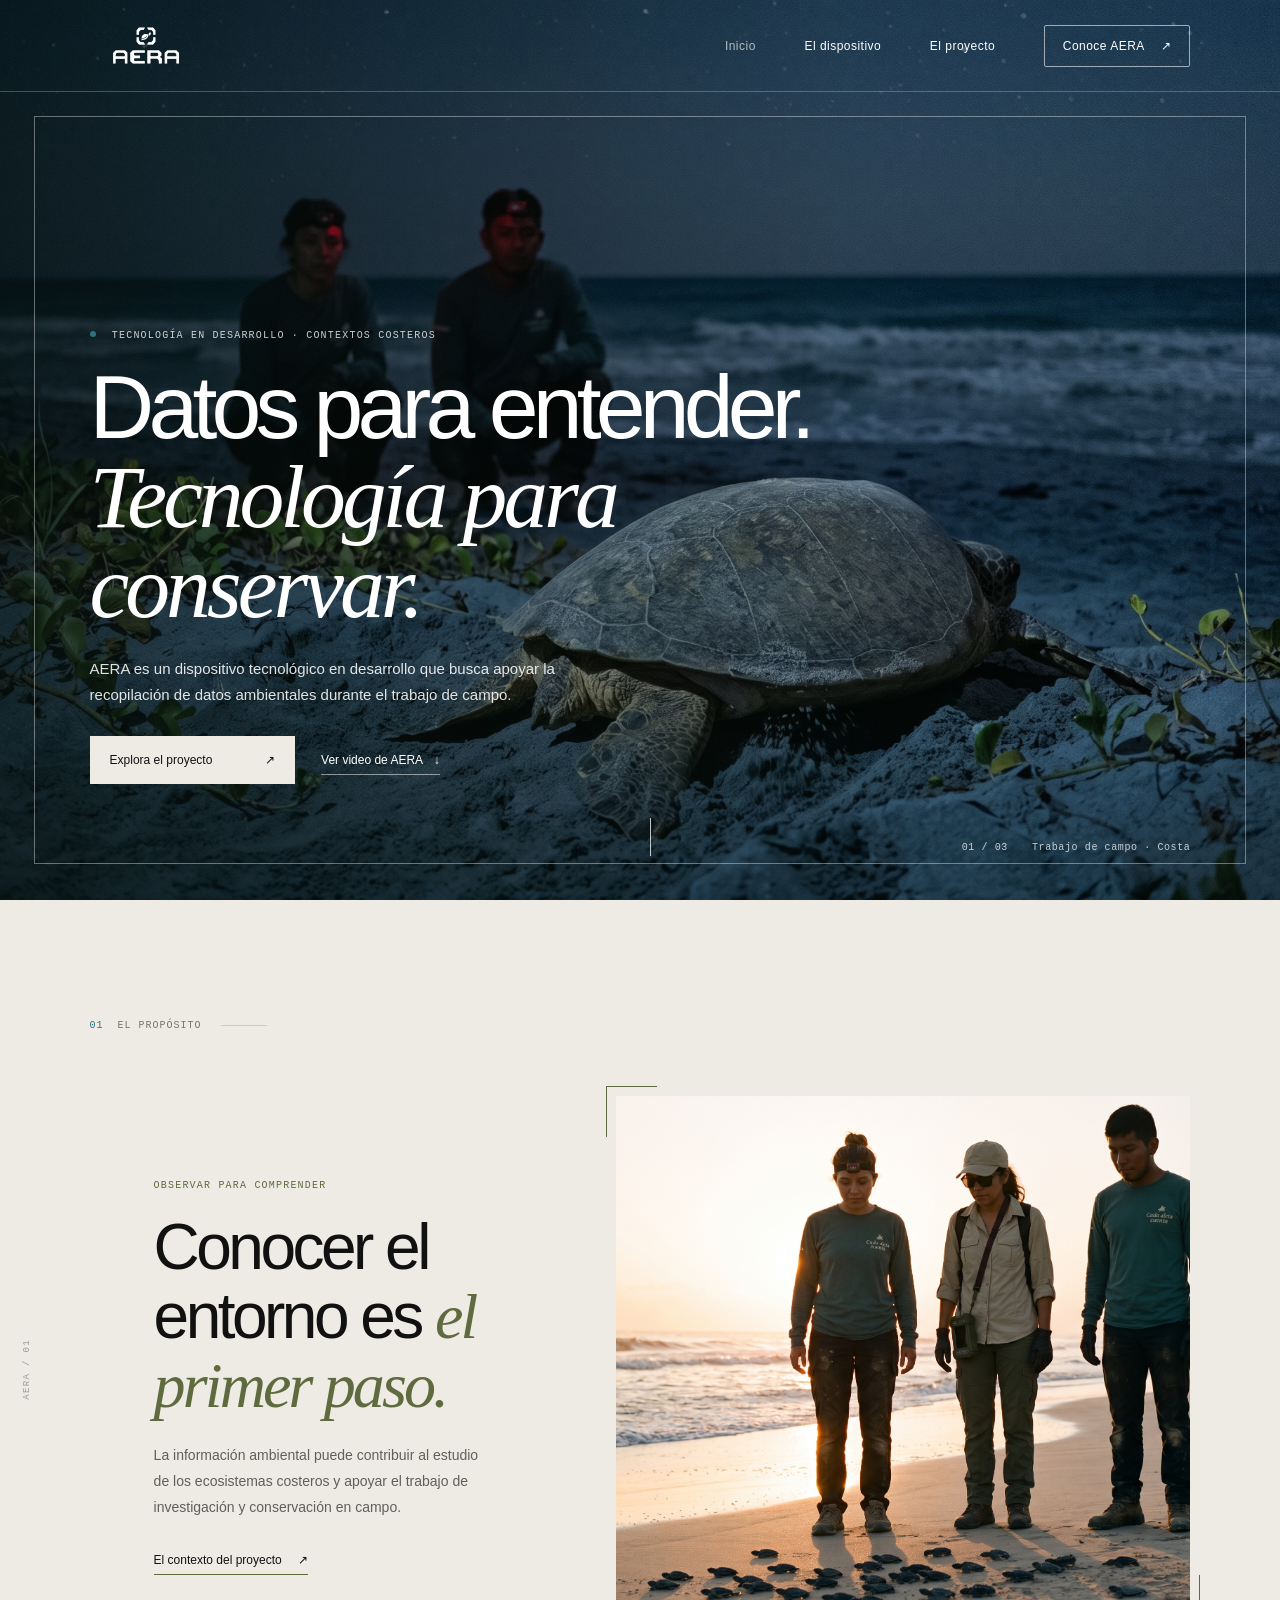
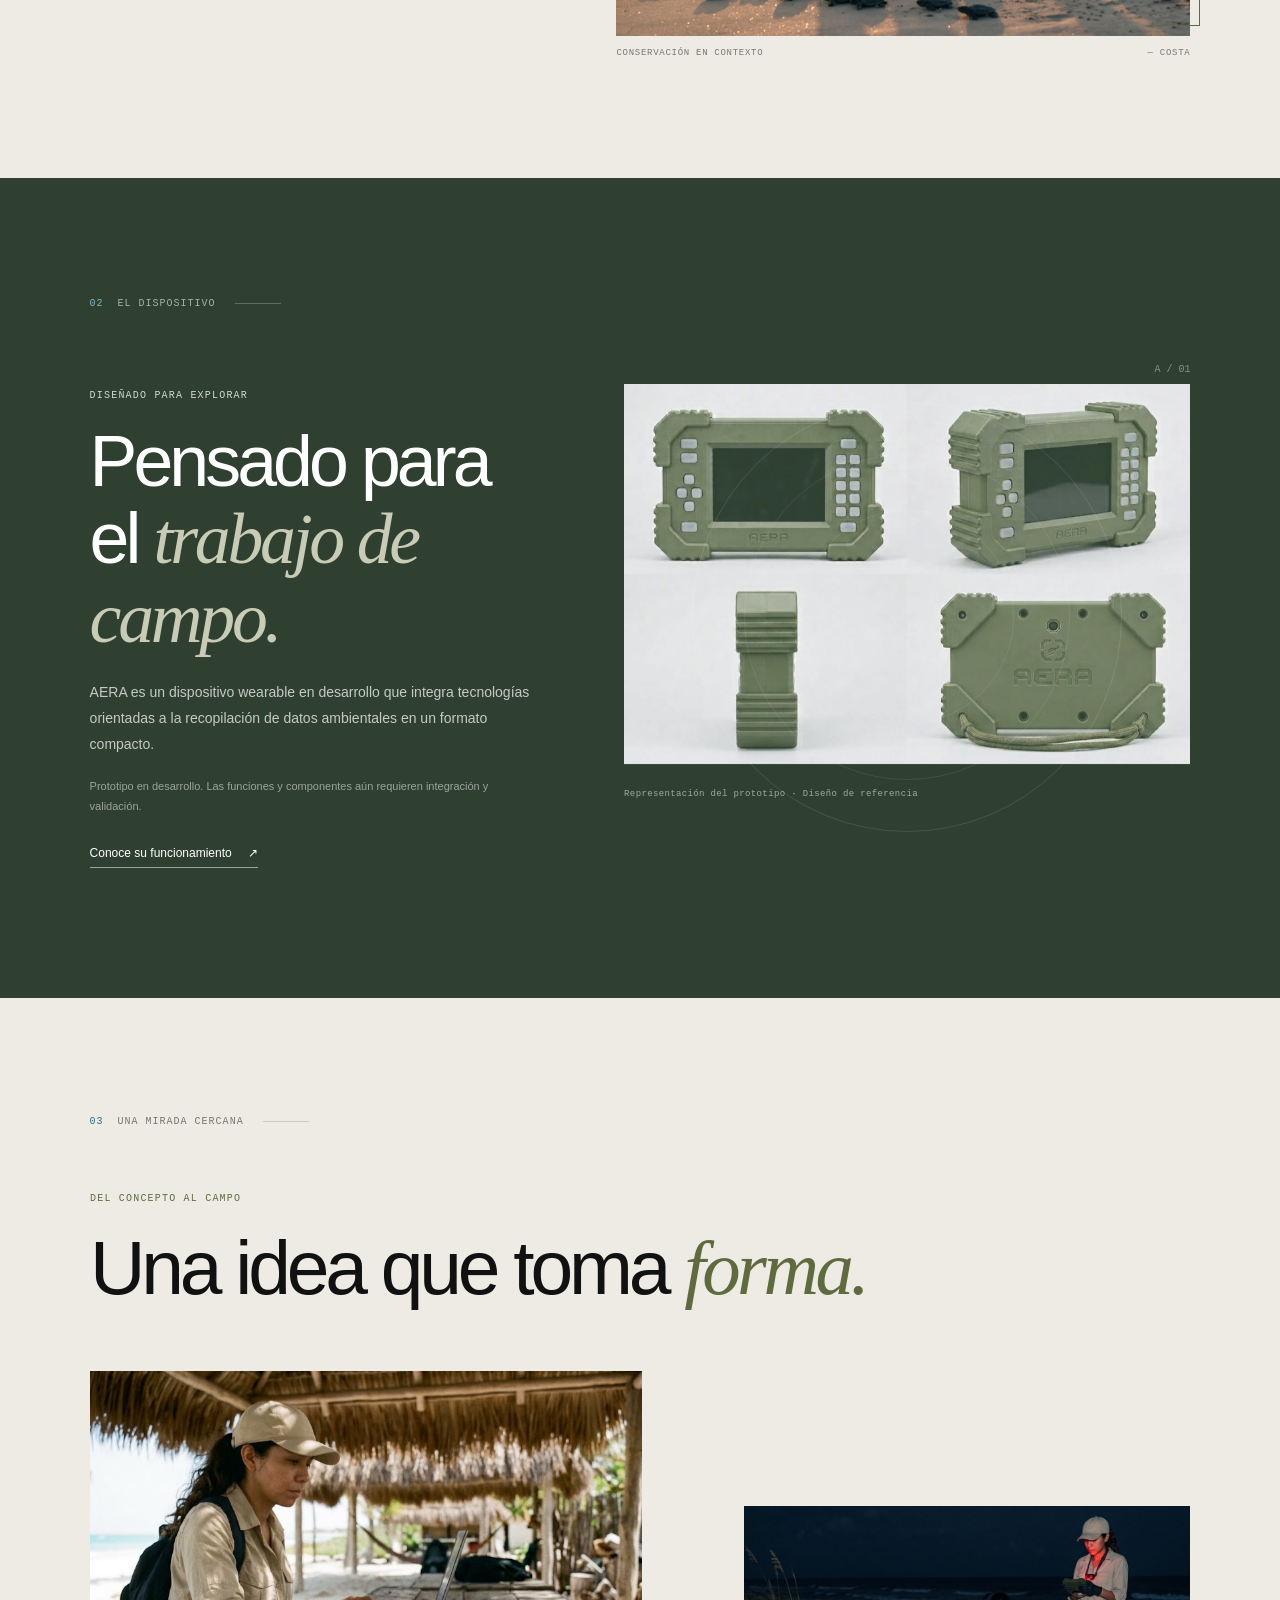
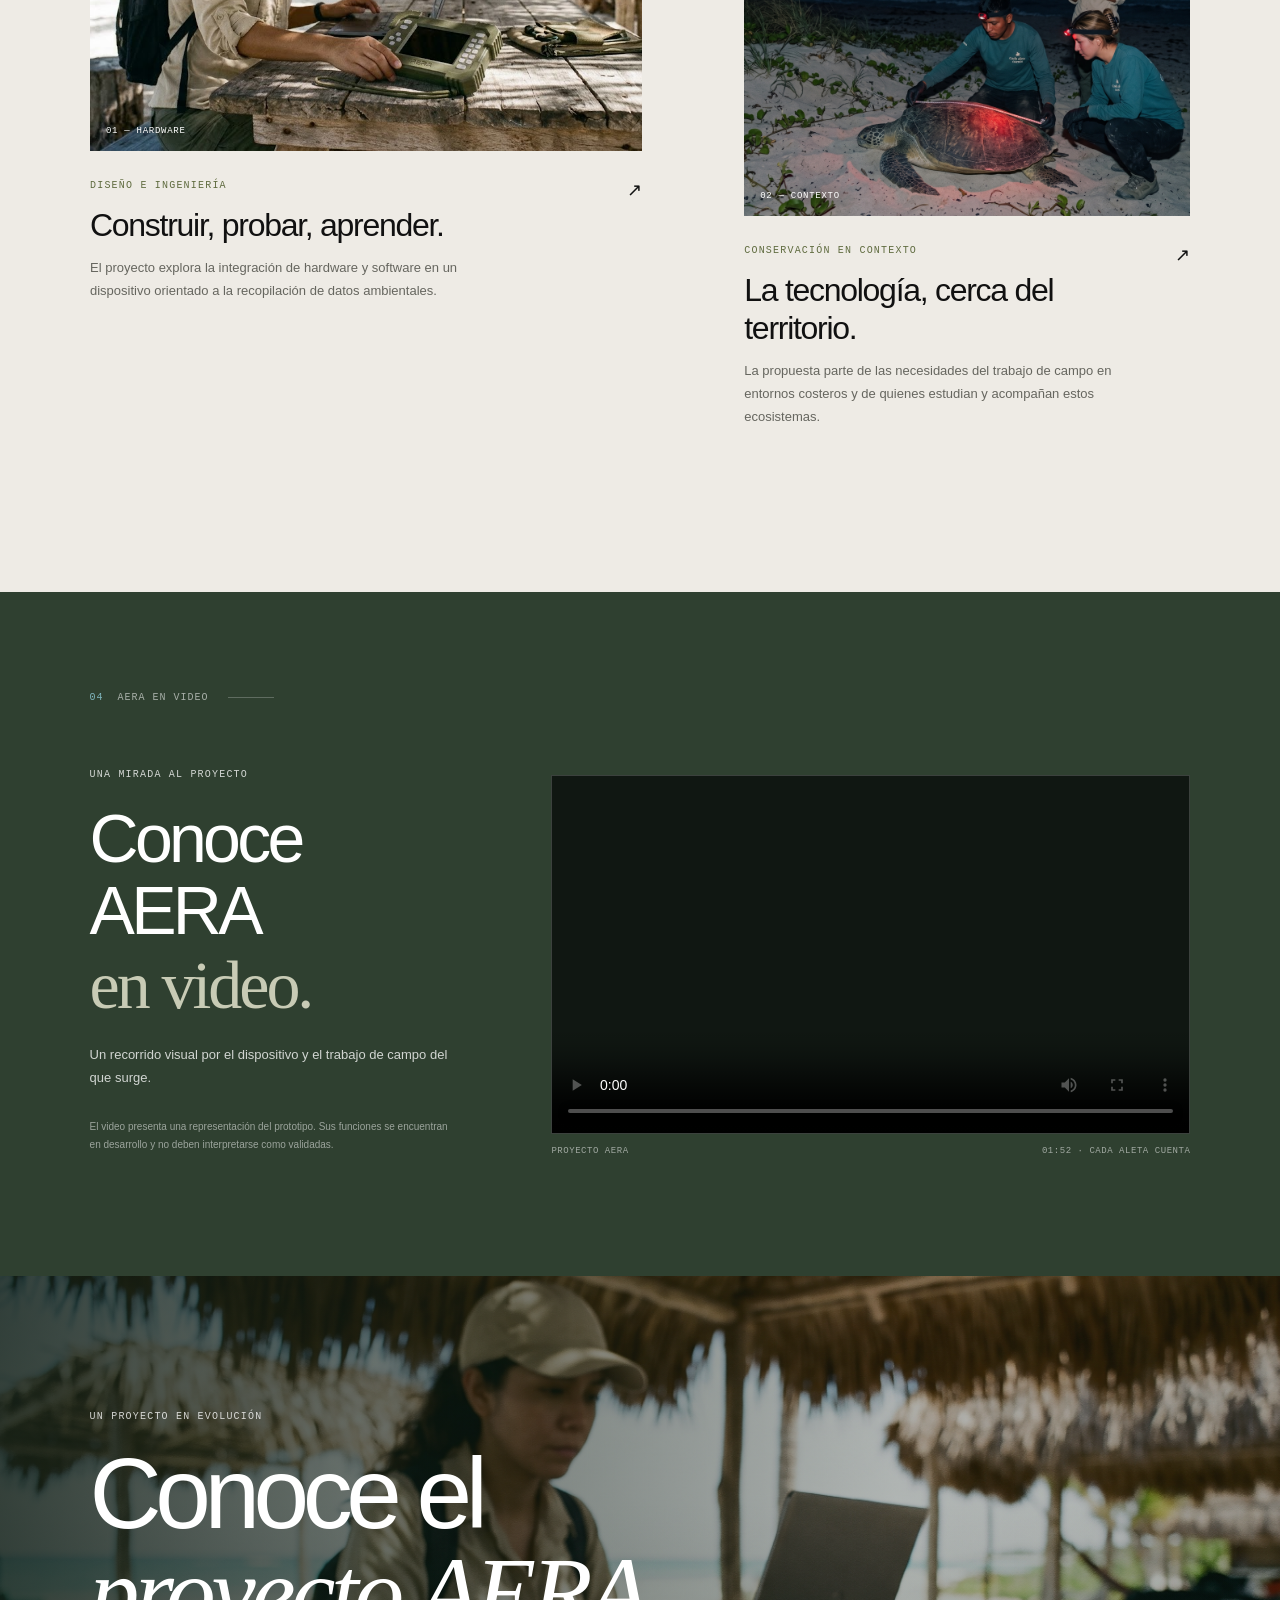
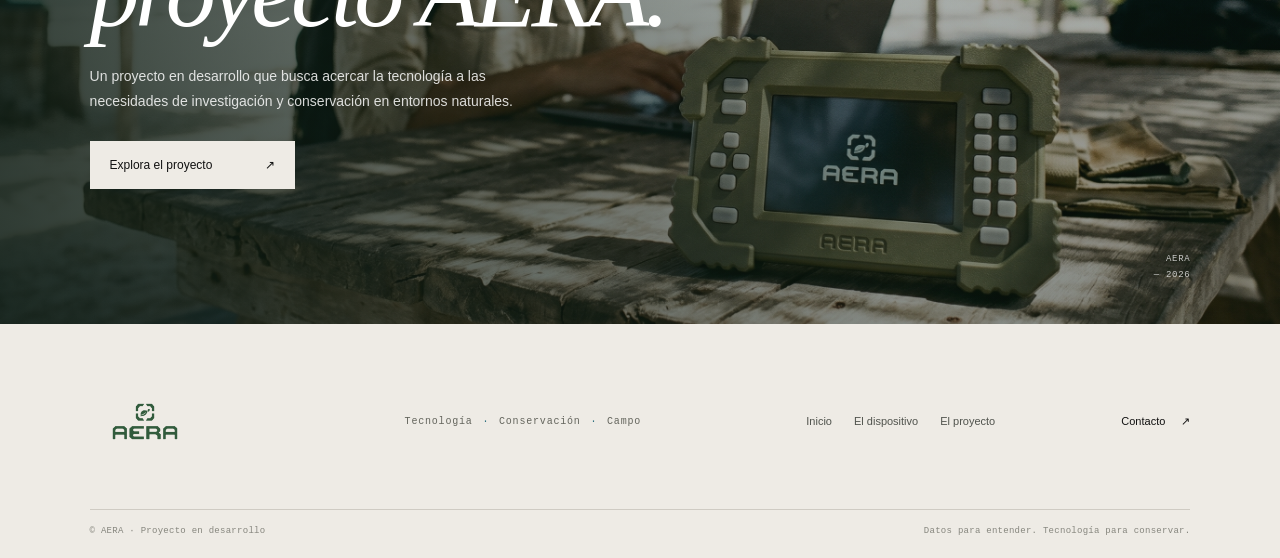
==== commit 786eb033: "Add AERA promo video section" ====
--- a/index.html
+++ b/index.html
@@ -29,6 +29,7 @@
         <h1 id="hero-title">Datos para entender.<br><em>Tecnología para conservar.</em></h1>
         <p class="hero-copy">AERA es un dispositivo tecnológico en desarrollo que busca apoyar la recopilación de datos ambientales durante el trabajo de campo.</p>
         <a class="button button-light" href="proyecto.html">Explora el proyecto <span aria-hidden="true">↗</span></a>
+        <a class="hero-video-link" href="#video">Ver video de AERA <span aria-hidden="true">↓</span></a>
       </div>
       <div class="hero-caption"><span>01 / 03</span><span>Trabajo de campo · Costa</span></div>
       <a class="scroll-cue" href="#proposito" aria-label="Desplazarse a conocer el propósito"><span></span></a>
@@ -85,6 +86,25 @@
       </div>
     </section>
 
+    <section class="promo-section" id="video" aria-labelledby="promo-title">
+      <div class="section-label section-label-light"><span>04</span><span>AERA en video</span><i></i></div>
+      <div class="promo-grid">
+        <div class="promo-copy">
+          <p class="eyebrow eyebrow-light">Una mirada al proyecto</p>
+          <h2 id="promo-title">Conoce AERA<br><em>en video.</em></h2>
+          <p>Un recorrido visual por el dispositivo y el trabajo de campo del que surge.</p>
+          <p class="promo-disclaimer">El video presenta una representación del prototipo. Sus funciones se encuentran en desarrollo y no deben interpretarse como validadas.</p>
+        </div>
+        <figure class="promo-media">
+          <video controls playsinline preload="metadata" poster="assets/enviroment/aera_promo_poster.jpg" aria-label="Video promocional de AERA, producto del proyecto Cada aleta cuenta">
+            <source src="assets/enviroment/AERA_promo_v1.mp4" type="video/mp4">
+            Tu navegador no puede reproducir este video.
+          </video>
+          <figcaption><span>Proyecto AERA</span><span>01:52 · Cada aleta cuenta</span></figcaption>
+        </figure>
+      </div>
+    </section>
+
     <section class="project-band">
       <img src="assets/enviroment/toma21_hero_palapa.jpeg" alt="Espacio de trabajo en un entorno de costa" loading="lazy">
       <div class="project-band-shade"></div><div class="project-band-content"><p class="eyebrow eyebrow-light">Un proyecto en evolución</p><h2>Conoce el<br><em>proyecto AERA.</em></h2><p>Un proyecto en desarrollo que busca acercar la tecnología a las necesidades de investigación y conservación en entornos naturales.</p><a class="button button-light" href="proyecto.html">Explora el proyecto <span aria-hidden="true">↗</span></a></div>
--- a/assets/css/site.css
+++ b/assets/css/site.css
@@ -8,3 +8,8 @@
 @media(max-width:900px){:root{--gutter:clamp(24px,5vw,56px)}.site-header{height:78px}.purpose-grid{gap:5vw}.purpose-copy{padding-left:0}.purpose-image img{height:440px}.device-grid{gap:4vw}.footer-main{grid-template-columns:1fr 1.5fr 1fr;row-gap:22px}.footer-contact{grid-column:3;grid-row:2}.footer-nav{grid-column:2/4}.page-hero{grid-template-columns:1fr 1fr;gap:2vw}.page-hero-copy{padding-left:0}.device-note{grid-template-columns:1fr 1.2fr;gap:20px}.device-note .text-link{grid-column:2}.feature-image img{height:320px}.feature-card-offset .feature-image img{height:270px}.approach-copy{padding:55px 42px}}
 @media(max-width:650px){html{scroll-padding-top:70px}.site-header{height:70px;padding:0 22px}.brand{width:90px}.menu-toggle{display:flex;width:42px;height:42px;align-items:center;justify-content:center;flex-direction:column;gap:6px;border:1px solid rgba(255,255,255,.55);background:transparent;color:#fff;cursor:pointer}.menu-toggle span{height:1px;width:16px;background:currentColor;transition:transform .2s}.menu-toggle[aria-expanded=true] span:first-child{transform:translateY(3.5px) rotate(45deg)}.menu-toggle[aria-expanded=true] span:last-child{transform:translateY(-3.5px) rotate(-45deg)}.site-nav{position:absolute;top:69px;left:0;right:0;display:flex;flex-direction:column;align-items:stretch;gap:0;background:var(--forest);padding:0 22px;max-height:0;overflow:hidden;transition:max-height .3s ease,padding .3s}.site-nav.is-open{max-height:320px;padding:12px 22px 24px}.site-nav a{padding:15px 4px;border-bottom:1px solid rgba(255,255,255,.16)}.site-nav .nav-cta{border:0;padding:15px 4px}.hero{height:92svh;min-height:640px}.hero-frame{inset:87px 14px 18px}.hero-content{padding:0 24px 115px}.hero h1{font-size:clamp(46px,12vw,70px)}.hero-copy{font-size:13px;margin:19px 0 23px;max-width:390px}.hero-caption{bottom:24px;right:24px;left:24px;justify-content:space-between;font-size:8px}.scroll-cue{bottom:51px;left:auto;right:24px}.section{padding:82px 24px}.purpose-grid{grid-template-columns:1fr;gap:39px;margin-top:47px}.purpose-copy{max-width:500px}.purpose h2,.device-copy h2{font-size:clamp(40px,10vw,58px)}.purpose-image img{height:350px}.side-note{display:none}.device-section{padding:82px 24px 95px}.device-grid{grid-template-columns:1fr;gap:20px}.device-copy .section-label{margin-bottom:52px}.device-visual{margin:4px -10px 0;padding:20px 0 42px}.device-visual figcaption{font-size:8px}.features{padding-top:82px;padding-bottom:90px}.feature-heading{margin:48px auto 38px}.feature-heading h2{font-size:clamp(43px,10vw,60px)}.feature-grid{grid-template-columns:1fr;gap:43px}.feature-card-offset{margin-top:0;margin-left:9vw}.feature-image img,.feature-card-offset .feature-image img{height:300px}.feature-text{padding-top:22px}.feature-text h3{font-size:25px}.project-band{height:auto;min-height:650px}.project-band-content{padding:70px 24px}.project-band h2{font-size:clamp(58px,13vw,82px)}.project-band-content>p:not(.eyebrow){font-size:13px}.band-mark{right:24px;bottom:22px}.site-footer{padding:42px 24px 18px}.footer-main{grid-template-columns:1fr 1fr;gap:20px;padding-bottom:30px}.footer-brand{width:90px}.footer-motto{grid-column:1/-1;grid-row:2;margin:0}.footer-nav{grid-column:1/-1;grid-row:3;flex-wrap:wrap;gap:17px}.footer-contact{grid-column:2;grid-row:1;text-align:right}.footer-bottom{gap:12px;align-items:flex-start;font-size:8px;line-height:1.6}.footer-bottom span:last-child{text-align:right}.page-hero{padding:112px 24px 54px;grid-template-columns:1fr;gap:32px}.page-hero h1{font-size:clamp(53px,12vw,76px)}.page-hero-copy>p:not(.eyebrow){font-size:13px}.page-meta{margin-top:25px;gap:15px;font-size:8px}.page-product{min-height:unset}.page-product figcaption{font-size:8px}.device-overview{padding-top:80px;padding-bottom:86px}.overview-grid{grid-template-columns:1fr;gap:18px;margin-top:48px}.overview-grid h2{font-size:clamp(42px,10vw,60px)}.components-section{padding:80px 24px 90px}.components-intro{display:block;margin:48px auto 40px}.components-intro h2{font-size:clamp(43px,10vw,59px)}.components-intro>p:not(.eyebrow){margin-top:19px}.component-list article{grid-template-columns:34px 1fr;gap:10px;padding:22px 0}.component-list h3{font-size:18px}.component-list article p{font-size:11px}.component-status{grid-column:2;padding-top:2px}.flow-section{padding-top:80px;padding-bottom:90px}.flow-heading{margin:47px auto 34px}.flow-heading h2{font-size:clamp(43px,10vw,59px)}.flow-diagram{grid-template-columns:1fr;gap:0}.flow-node{min-height:130px;padding:22px}.flow-connector{height:50px;width:1px;justify-self:center;position:relative}.flow-connector span{padding:8px 0}.diagram-note{font-size:9px}.device-note{padding:60px 24px;grid-template-columns:1fr;gap:15px}.device-note h2{font-size:39px}.device-note>p{margin:0}.device-note .text-link{grid-column:auto;margin-top:6px}.project-hero{height:86svh;min-height:610px}.project-hero-content{padding:70px 24px 100px}.project-hero h1{font-size:clamp(55px,12vw,78px)}.project-hero-content>p:not(.eyebrow){font-size:13px}.project-hero .hero-caption{left:24px;right:24px;bottom:24px}.project-intro{padding-top:80px;padding-bottom:75px}.project-intro-grid{grid-template-columns:1fr;gap:23px;margin:49px auto 48px}.large-statement{font-size:clamp(40px,10vw,58px)}.project-wide-image img{height:300px}.approach-section{grid-template-columns:1fr}.approach-image{min-height:0;height:330px}.approach-copy{padding:50px 24px 70px}.approach-copy .section-label{margin-bottom:48px}.approach-copy h2{font-size:clamp(40px,10vw,57px)}.stage-section{padding-top:80px;padding-bottom:90px}.stage-grid{grid-template-columns:1fr;gap:20px;margin-top:48px}.stage-grid h2{font-size:clamp(43px,10vw,60px)}.stage-track{margin-top:38px}.future-section{padding:80px 24px 90px}.future-grid{grid-template-columns:1fr;gap:10px;margin-top:48px}.future-grid h2{font-size:clamp(43px,10vw,60px)}.contact-note{padding:82px 24px}.contact-note h2{font-size:clamp(37px,9vw,53px)}}
 @media(prefers-reduced-motion:reduce){*,*::before,*::after{scroll-behavior:auto!important;animation-duration:.01ms!important;animation-iteration-count:1!important;transition-duration:.01ms!important}}
+.project-wide-image video{display:block;width:100%;height:440px;object-fit:cover;background:var(--forest)}
+@media(max-width:650px){.project-wide-image video{height:300px}}
+.hero-video-link{display:inline-block;margin-left:22px;color:#fff;font-size:12px;border-bottom:1px solid rgba(255,255,255,.5);padding-bottom:7px}.hero-video-link span{margin-left:8px}
+.promo-section{background:var(--forest);color:#fff;padding:100px var(--gutter) 112px}.promo-grid{max-width:1200px;margin:65px auto 0;display:grid;grid-template-columns:.72fr 1.28fr;gap:8vw;align-items:center}.promo-copy h2{font:500 clamp(42px,5.5vw,68px)/1.06 var(--display);letter-spacing:-.055em;margin:0 0 18px}.promo-copy h2 em{font:400 1em var(--serif);color:#c8cbb5}.promo-copy>p:not(.eyebrow){font-size:13px;line-height:1.8;color:rgba(255,255,255,.78)}.promo-copy .promo-disclaimer{font-size:10px!important;color:rgba(255,255,255,.52)!important;margin-top:28px}.promo-media{margin:0;min-width:0}.promo-media video{display:block;width:100%;aspect-ratio:16/9;background:#101712;object-fit:cover;border:1px solid rgba(255,255,255,.18)}.promo-media figcaption{display:flex;justify-content:space-between;margin-top:12px;color:rgba(255,255,255,.55);font:9px var(--mono);letter-spacing:.06em;text-transform:uppercase}
+@media(max-width:650px){.hero-video-link{margin:22px 0 0;display:block;width:max-content}.promo-section{padding:80px 24px 88px}.promo-grid{grid-template-columns:1fr;gap:30px;margin-top:46px}.promo-copy h2{font-size:clamp(42px,10vw,58px)}.promo-copy .promo-disclaimer{margin-top:18px}.promo-media figcaption{font-size:8px;gap:12px}}
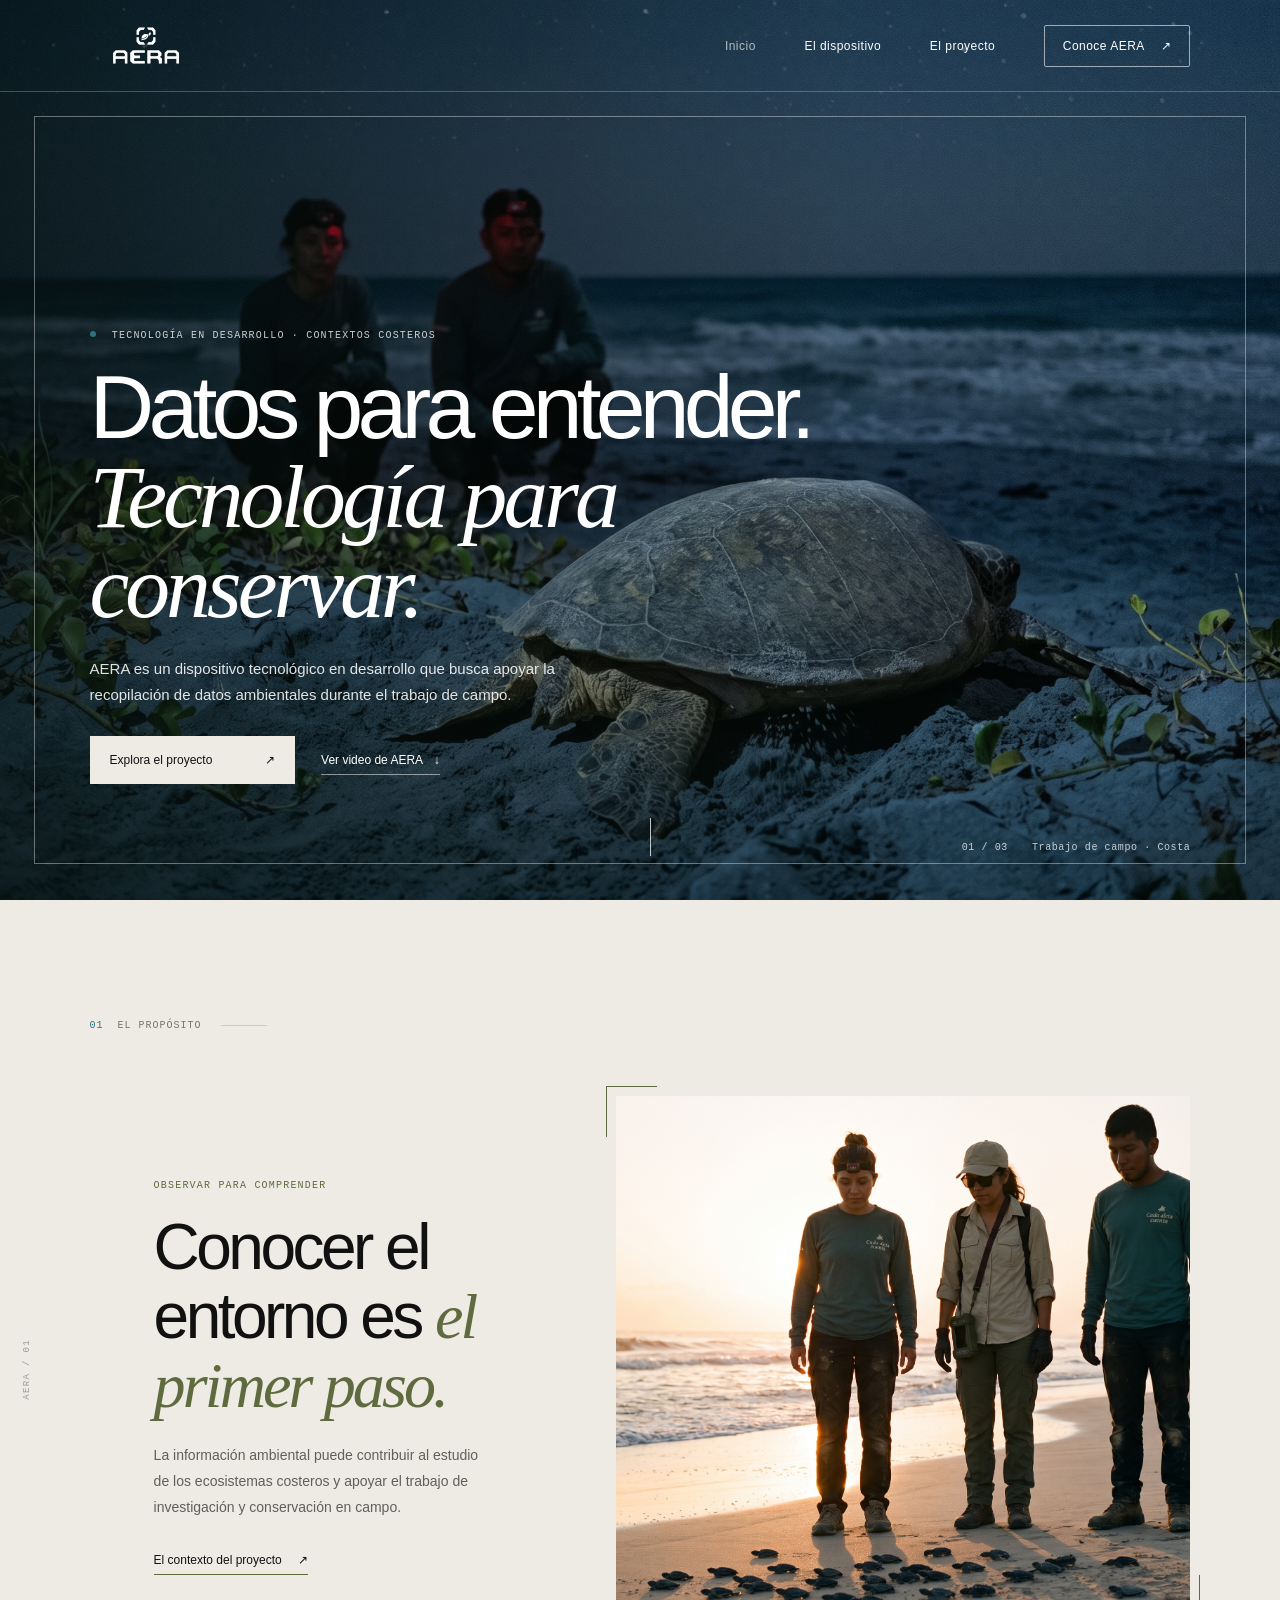
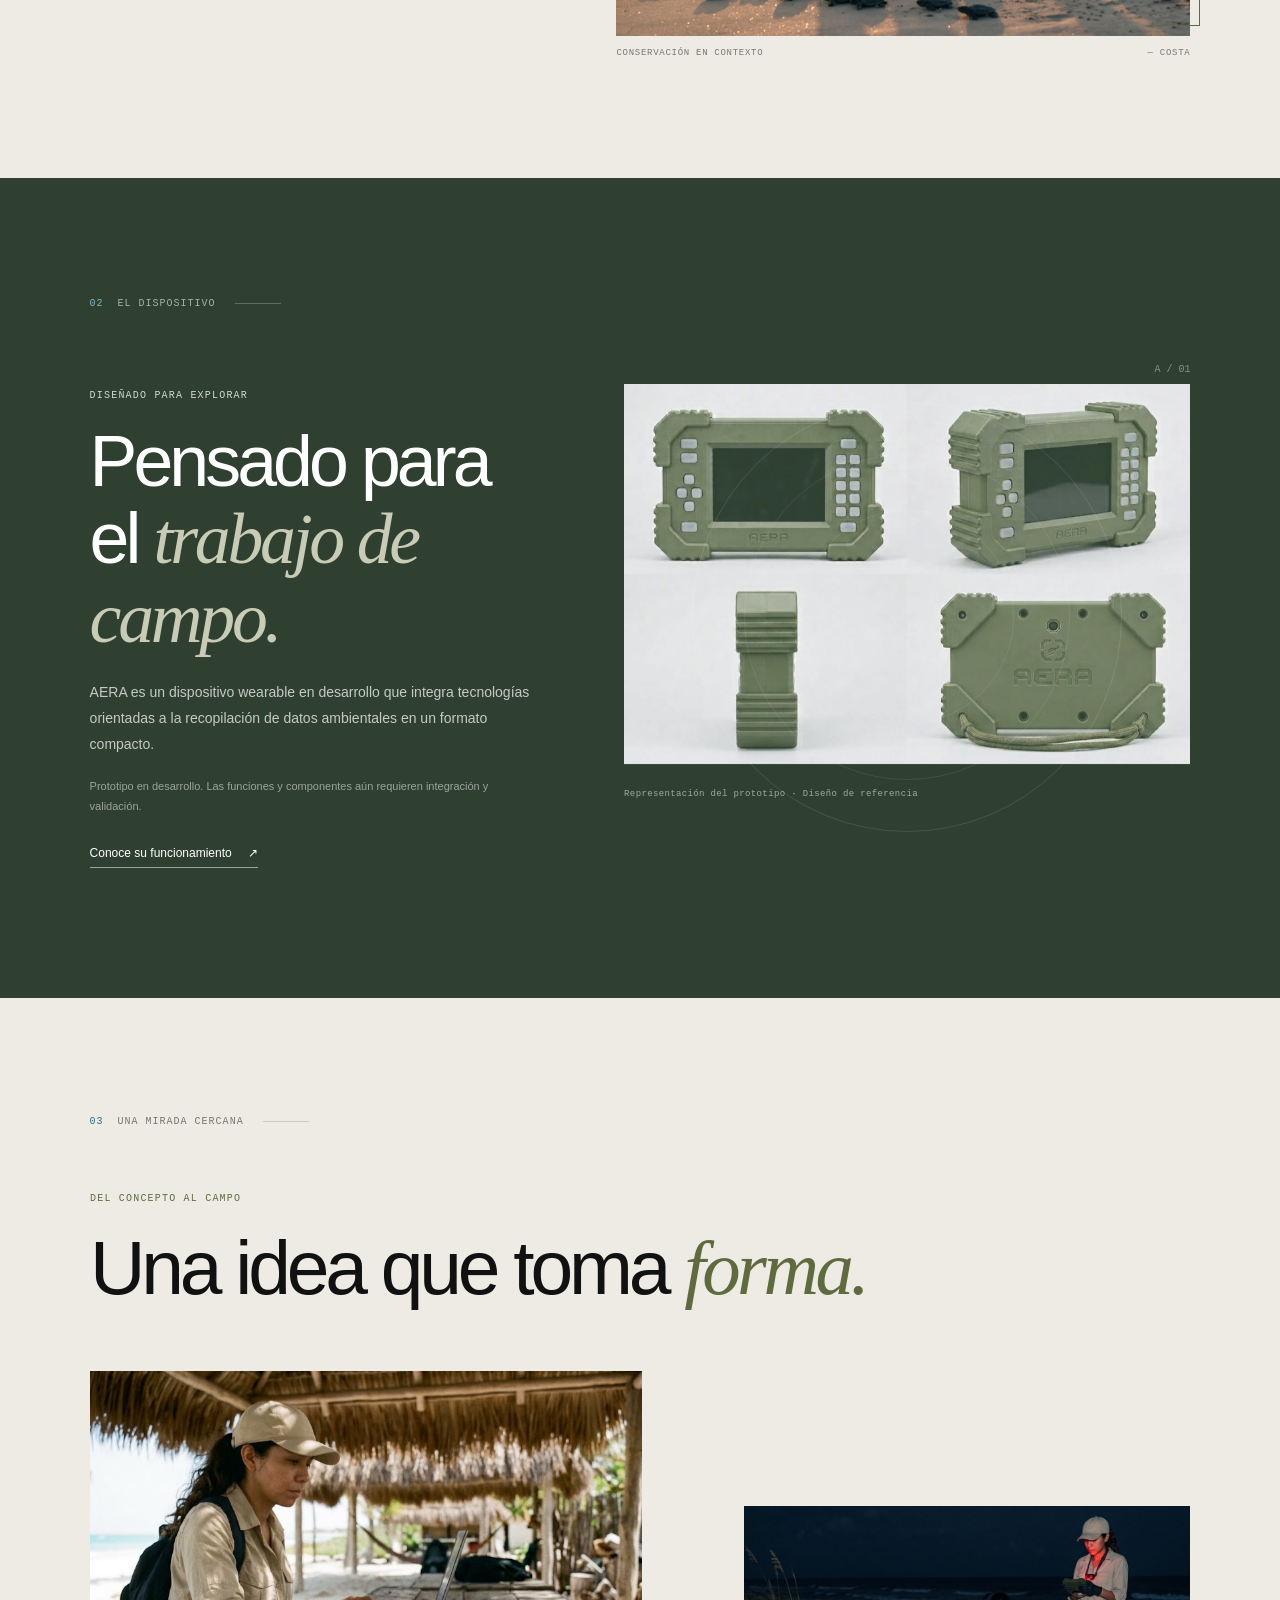
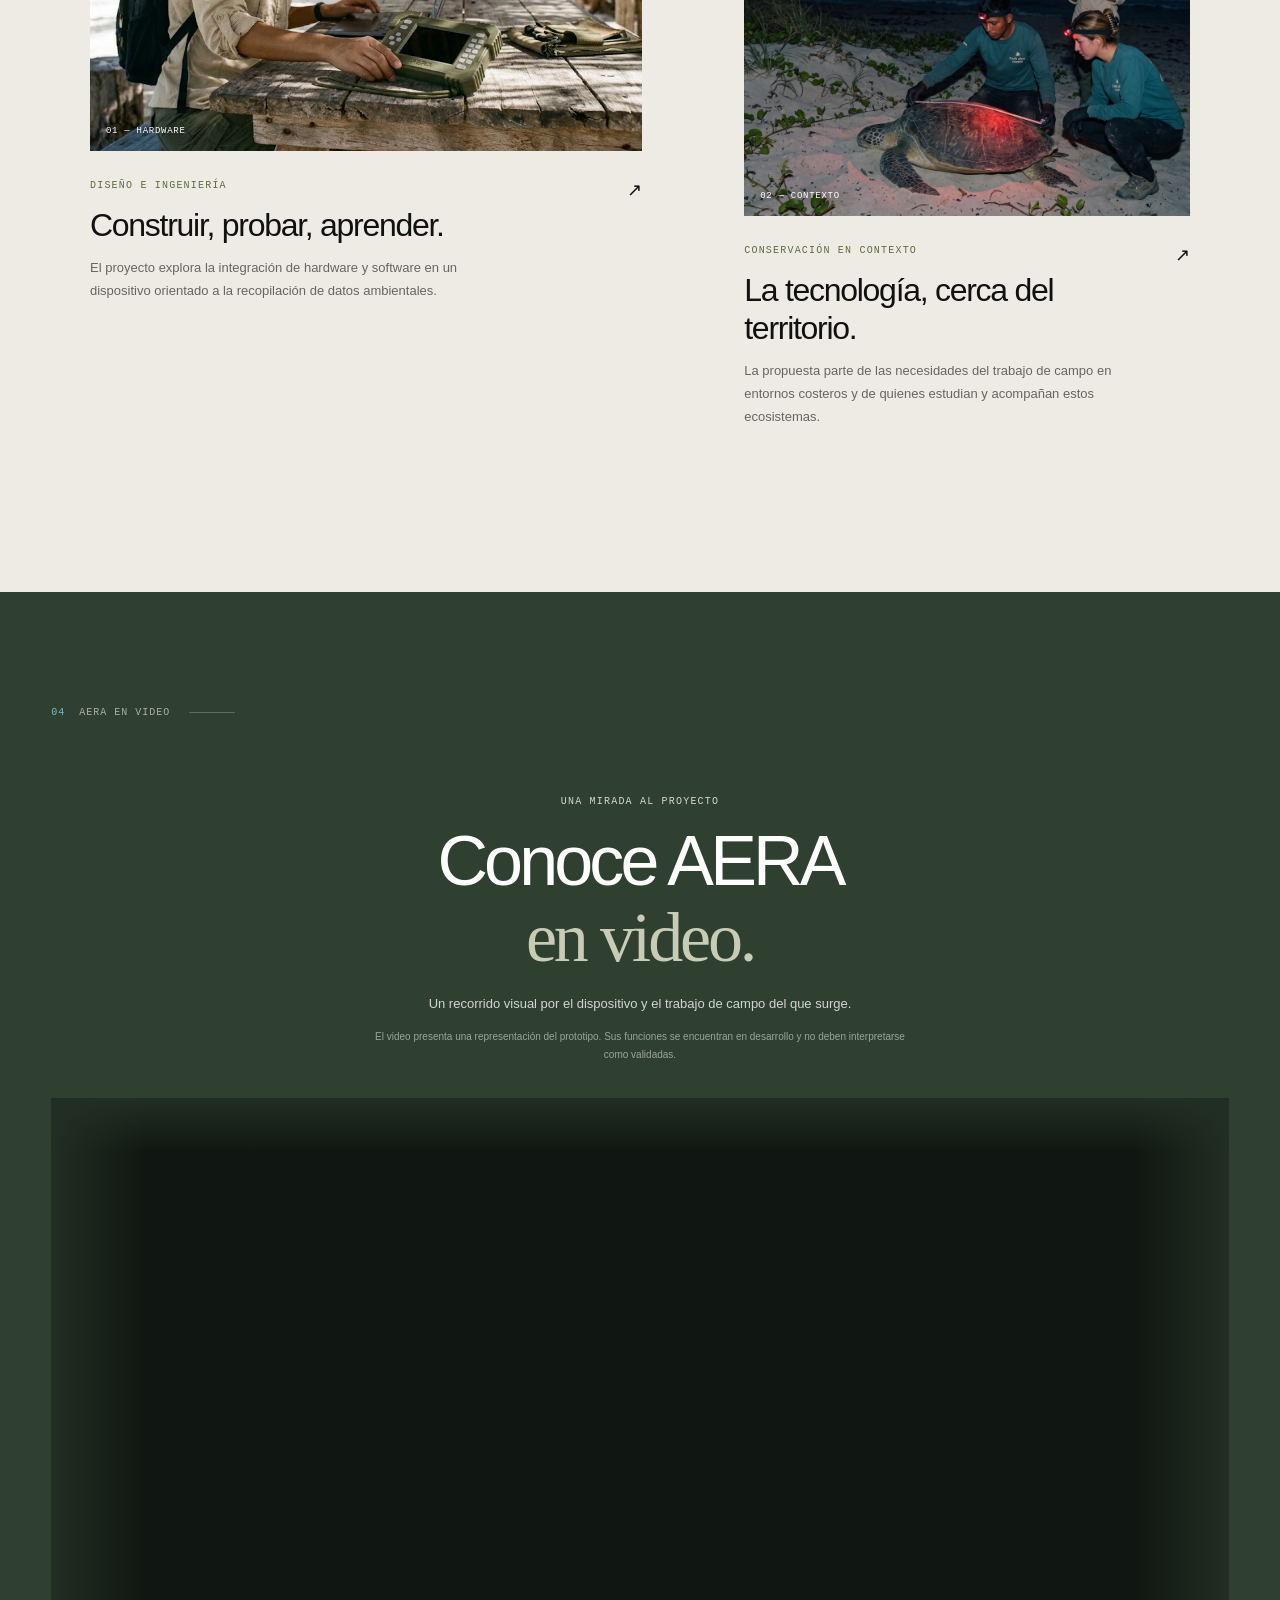
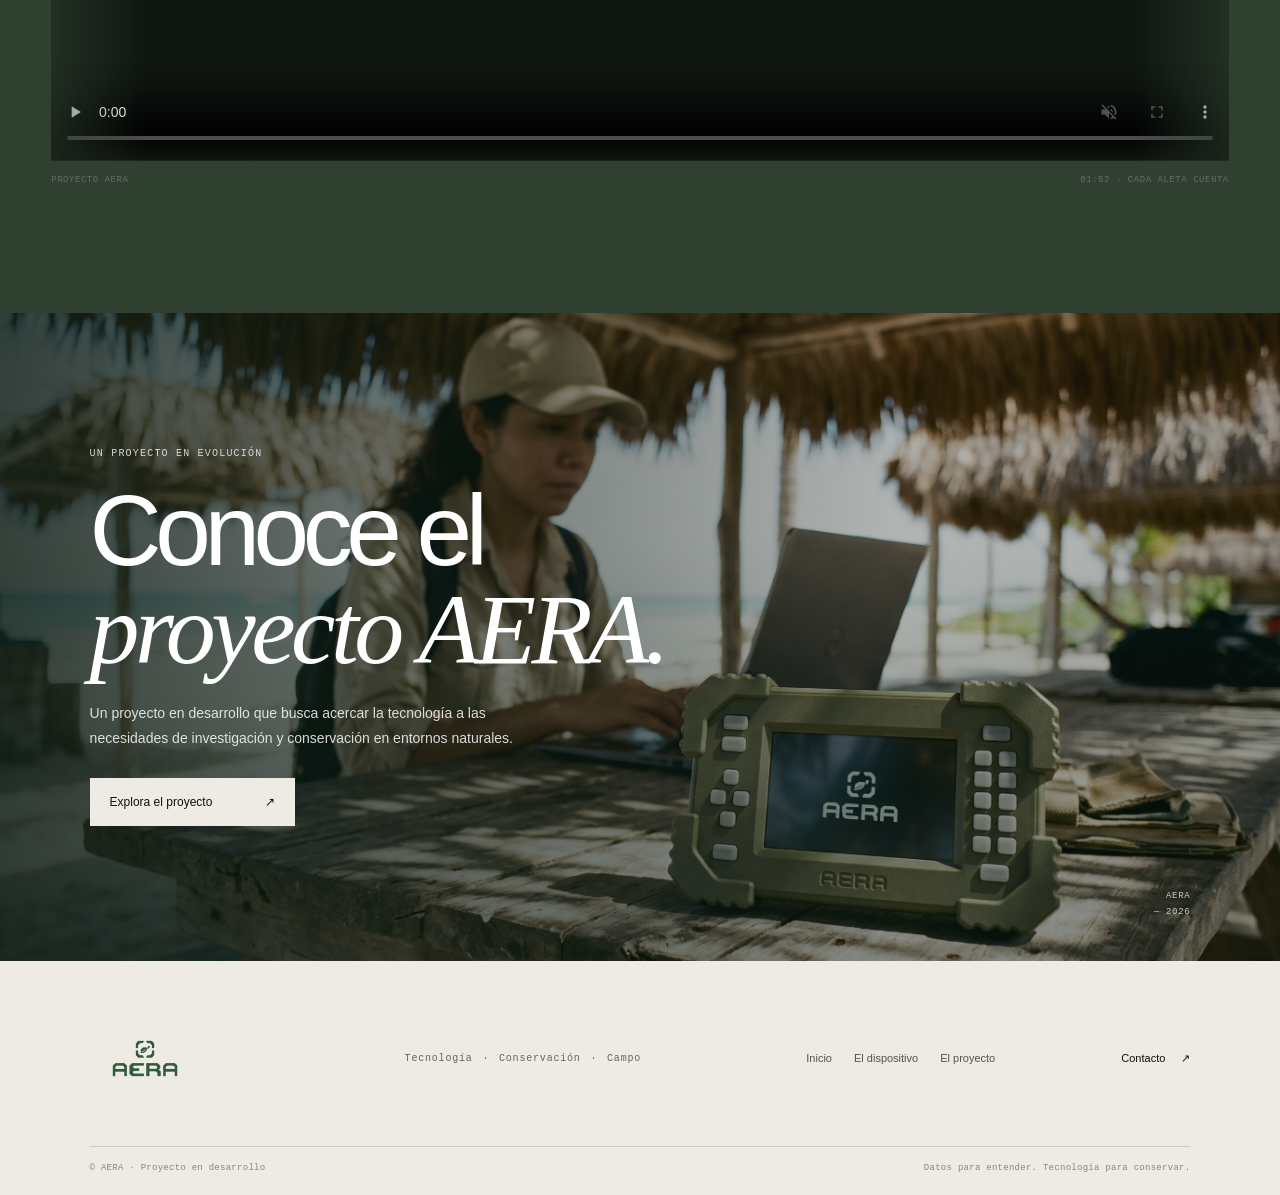
==== commit 109e836c: "Refine promotional video section" ====
--- a/index.html
+++ b/index.html
@@ -96,7 +96,7 @@
           <p class="promo-disclaimer">El video presenta una representación del prototipo. Sus funciones se encuentran en desarrollo y no deben interpretarse como validadas.</p>
         </div>
         <figure class="promo-media">
-          <video controls playsinline preload="metadata" poster="assets/enviroment/aera_promo_poster.jpg" aria-label="Video promocional de AERA, producto del proyecto Cada aleta cuenta">
+          <video class="promo-video" controls muted playsinline preload="none" poster="assets/enviroment/aera_promo_poster.jpg" aria-label="Video promocional de AERA, producto del proyecto Cada aleta cuenta">
             <source src="assets/enviroment/AERA_promo_v1.mp4" type="video/mp4">
             Tu navegador no puede reproducir este video.
           </video>
--- a/assets/css/site.css
+++ b/assets/css/site.css
@@ -13,3 +13,5 @@
 .hero-video-link{display:inline-block;margin-left:22px;color:#fff;font-size:12px;border-bottom:1px solid rgba(255,255,255,.5);padding-bottom:7px}.hero-video-link span{margin-left:8px}
 .promo-section{background:var(--forest);color:#fff;padding:100px var(--gutter) 112px}.promo-grid{max-width:1200px;margin:65px auto 0;display:grid;grid-template-columns:.72fr 1.28fr;gap:8vw;align-items:center}.promo-copy h2{font:500 clamp(42px,5.5vw,68px)/1.06 var(--display);letter-spacing:-.055em;margin:0 0 18px}.promo-copy h2 em{font:400 1em var(--serif);color:#c8cbb5}.promo-copy>p:not(.eyebrow){font-size:13px;line-height:1.8;color:rgba(255,255,255,.78)}.promo-copy .promo-disclaimer{font-size:10px!important;color:rgba(255,255,255,.52)!important;margin-top:28px}.promo-media{margin:0;min-width:0}.promo-media video{display:block;width:100%;aspect-ratio:16/9;background:#101712;object-fit:cover;border:1px solid rgba(255,255,255,.18)}.promo-media figcaption{display:flex;justify-content:space-between;margin-top:12px;color:rgba(255,255,255,.55);font:9px var(--mono);letter-spacing:.06em;text-transform:uppercase}
 @media(max-width:650px){.hero-video-link{margin:22px 0 0;display:block;width:max-content}.promo-section{padding:80px 24px 88px}.promo-grid{grid-template-columns:1fr;gap:30px;margin-top:46px}.promo-copy h2{font-size:clamp(42px,10vw,58px)}.promo-copy .promo-disclaimer{margin-top:18px}.promo-media figcaption{font-size:8px;gap:12px}}
+.promo-section{padding:clamp(82px,9vw,132px) clamp(18px,4vw,64px) clamp(88px,10vw,140px)}.promo-section>.section-label{max-width:1520px;margin:0 auto}.promo-grid{display:block;width:100%;max-width:1520px;margin:clamp(42px,6vw,78px) auto 0}.promo-copy{max-width:780px;margin:0 auto 34px;text-align:center}.promo-copy .eyebrow{margin-bottom:15px}.promo-copy h2{font-size:clamp(42px,5.5vw,70px);margin-bottom:14px}.promo-copy>p:not(.eyebrow){margin:0 auto;max-width:540px}.promo-copy .promo-disclaimer{margin:13px auto 0!important;max-width:680px;font-size:10px!important}.promo-media{position:relative;width:100%;margin:0 auto}.promo-media::after{content:"";position:absolute;inset:0;z-index:2;pointer-events:none;background:linear-gradient(90deg,var(--forest) 0%,transparent 8%,transparent 92%,var(--forest) 100%),linear-gradient(180deg,var(--forest) 0%,transparent 8%,transparent 92%,var(--forest) 100%);opacity:.58}.promo-media video{border:0;aspect-ratio:16/9;object-fit:cover}.promo-media figcaption{max-width:1520px;margin:14px auto 0}
+@media(max-width:650px){.promo-section{padding:78px 15px 86px}.promo-grid{margin-top:40px}.promo-copy{margin-bottom:24px}.promo-copy h2{font-size:clamp(40px,10vw,58px)}.promo-media::after{background:linear-gradient(90deg,var(--forest) 0%,transparent 5%,transparent 95%,var(--forest) 100%),linear-gradient(180deg,var(--forest) 0%,transparent 6%,transparent 94%,var(--forest) 100%);opacity:.5}.promo-media figcaption{font-size:8px;gap:12px}.promo-copy .promo-disclaimer{font-size:9px!important}}
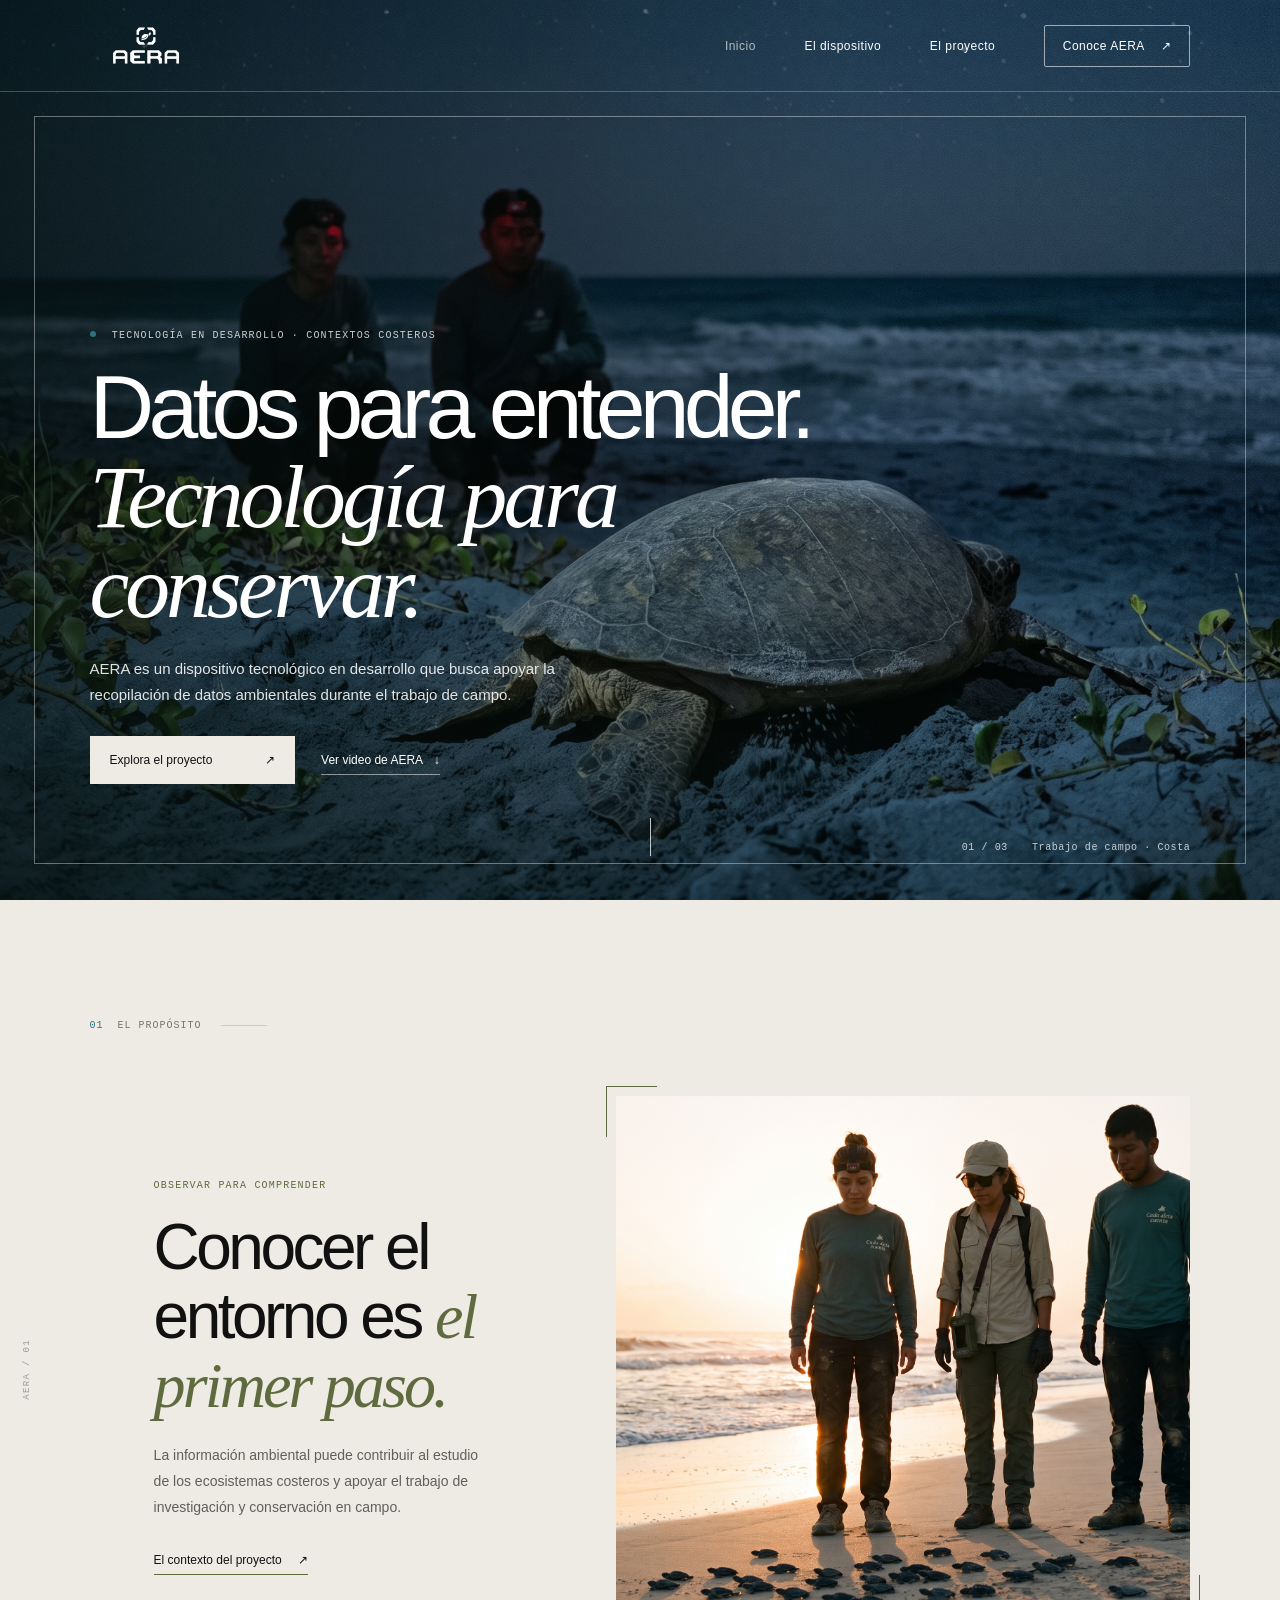
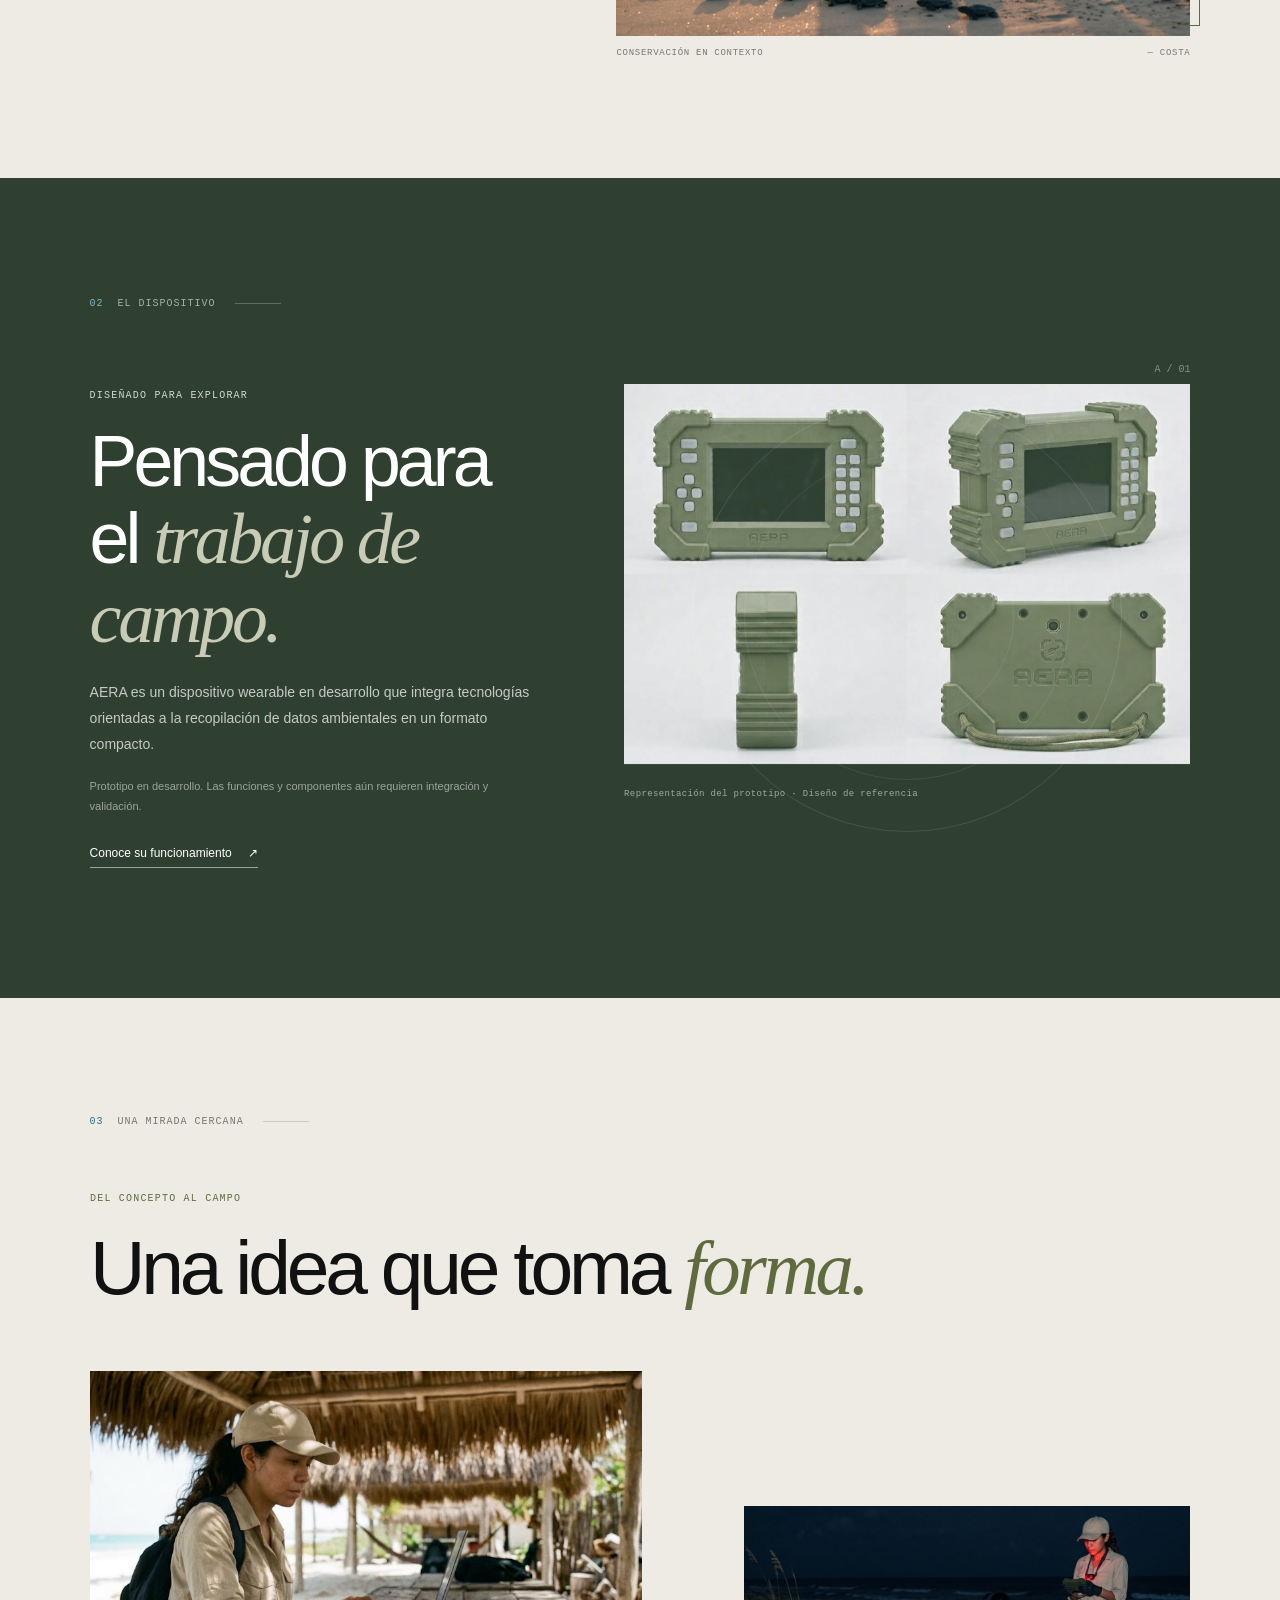
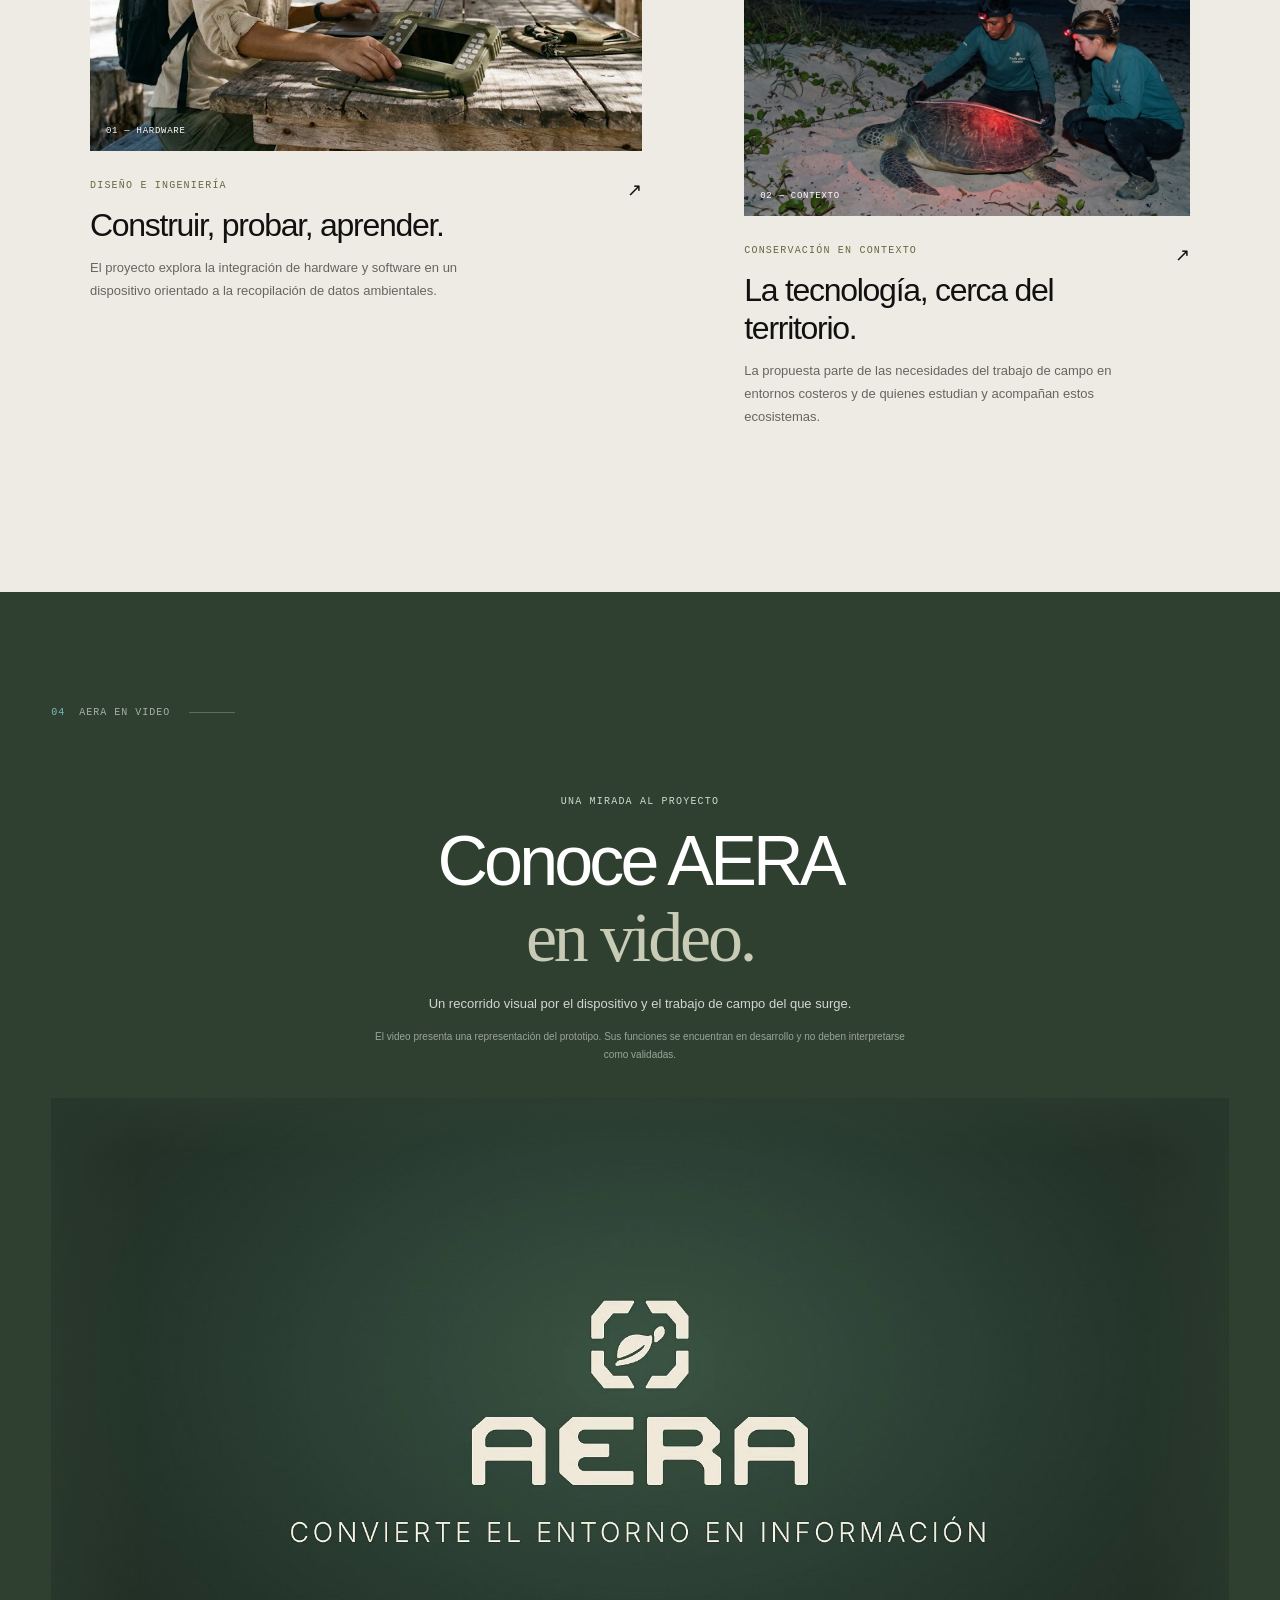
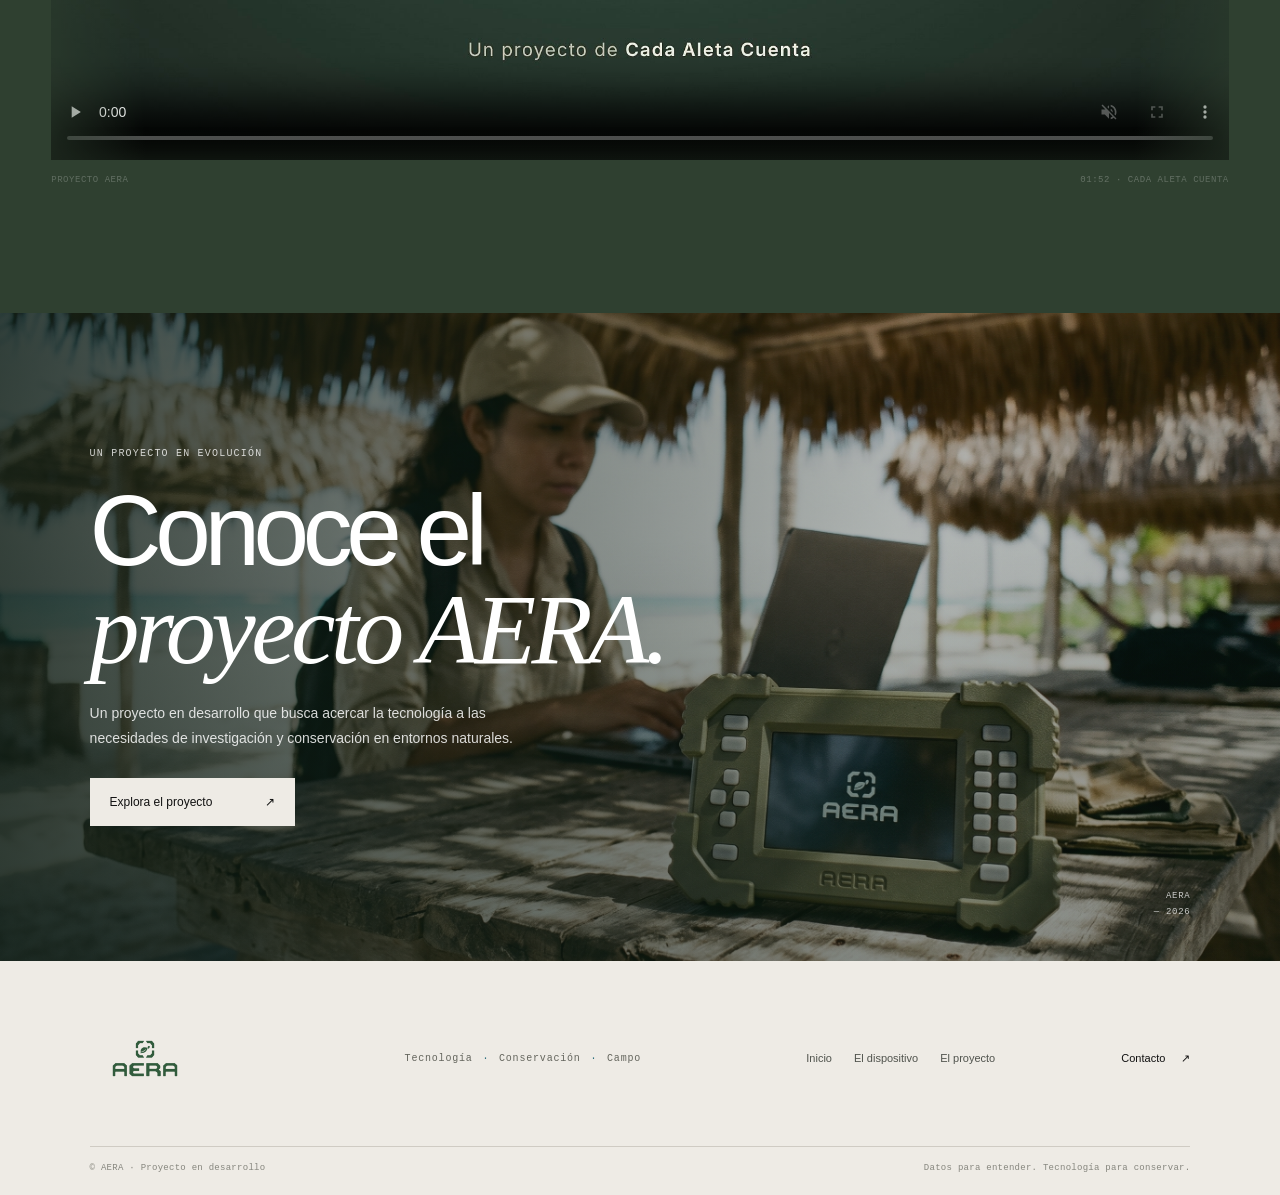
==== commit 0d6b5200: "Autoplay and enlarge promo video section" ====
--- a/index.html
+++ b/index.html
@@ -7,7 +7,7 @@
   <meta name="description" content="AERA es un dispositivo tecnológico en desarrollo para apoyar la recopilación de datos ambientales durante el trabajo de campo.">
   <title>AERA — Datos para entender. Tecnología para conservar.</title>
   <link rel="icon" href="assets/brand/AERA%20LOGO%20VERDE.png">
-  <link rel="stylesheet" href="assets/css/site.css">
+  <link rel="stylesheet" href="assets/css/site.css?v=20261023-video">
   <script src="assets/js/site.js" defer></script>
 </head>
 <body>
@@ -96,7 +96,7 @@
           <p class="promo-disclaimer">El video presenta una representación del prototipo. Sus funciones se encuentran en desarrollo y no deben interpretarse como validadas.</p>
         </div>
         <figure class="promo-media">
-          <video class="promo-video" controls muted playsinline preload="none" poster="assets/enviroment/aera_promo_poster.jpg" aria-label="Video promocional de AERA, producto del proyecto Cada aleta cuenta">
+          <video class="promo-video" controls muted playsinline preload="none" poster="assets/enviroment/AERA_promo_poster.jpg" aria-label="Video promocional de AERA, producto del proyecto Cada aleta cuenta">
             <source src="assets/enviroment/AERA_promo_v1.mp4" type="video/mp4">
             Tu navegador no puede reproducir este video.
           </video>
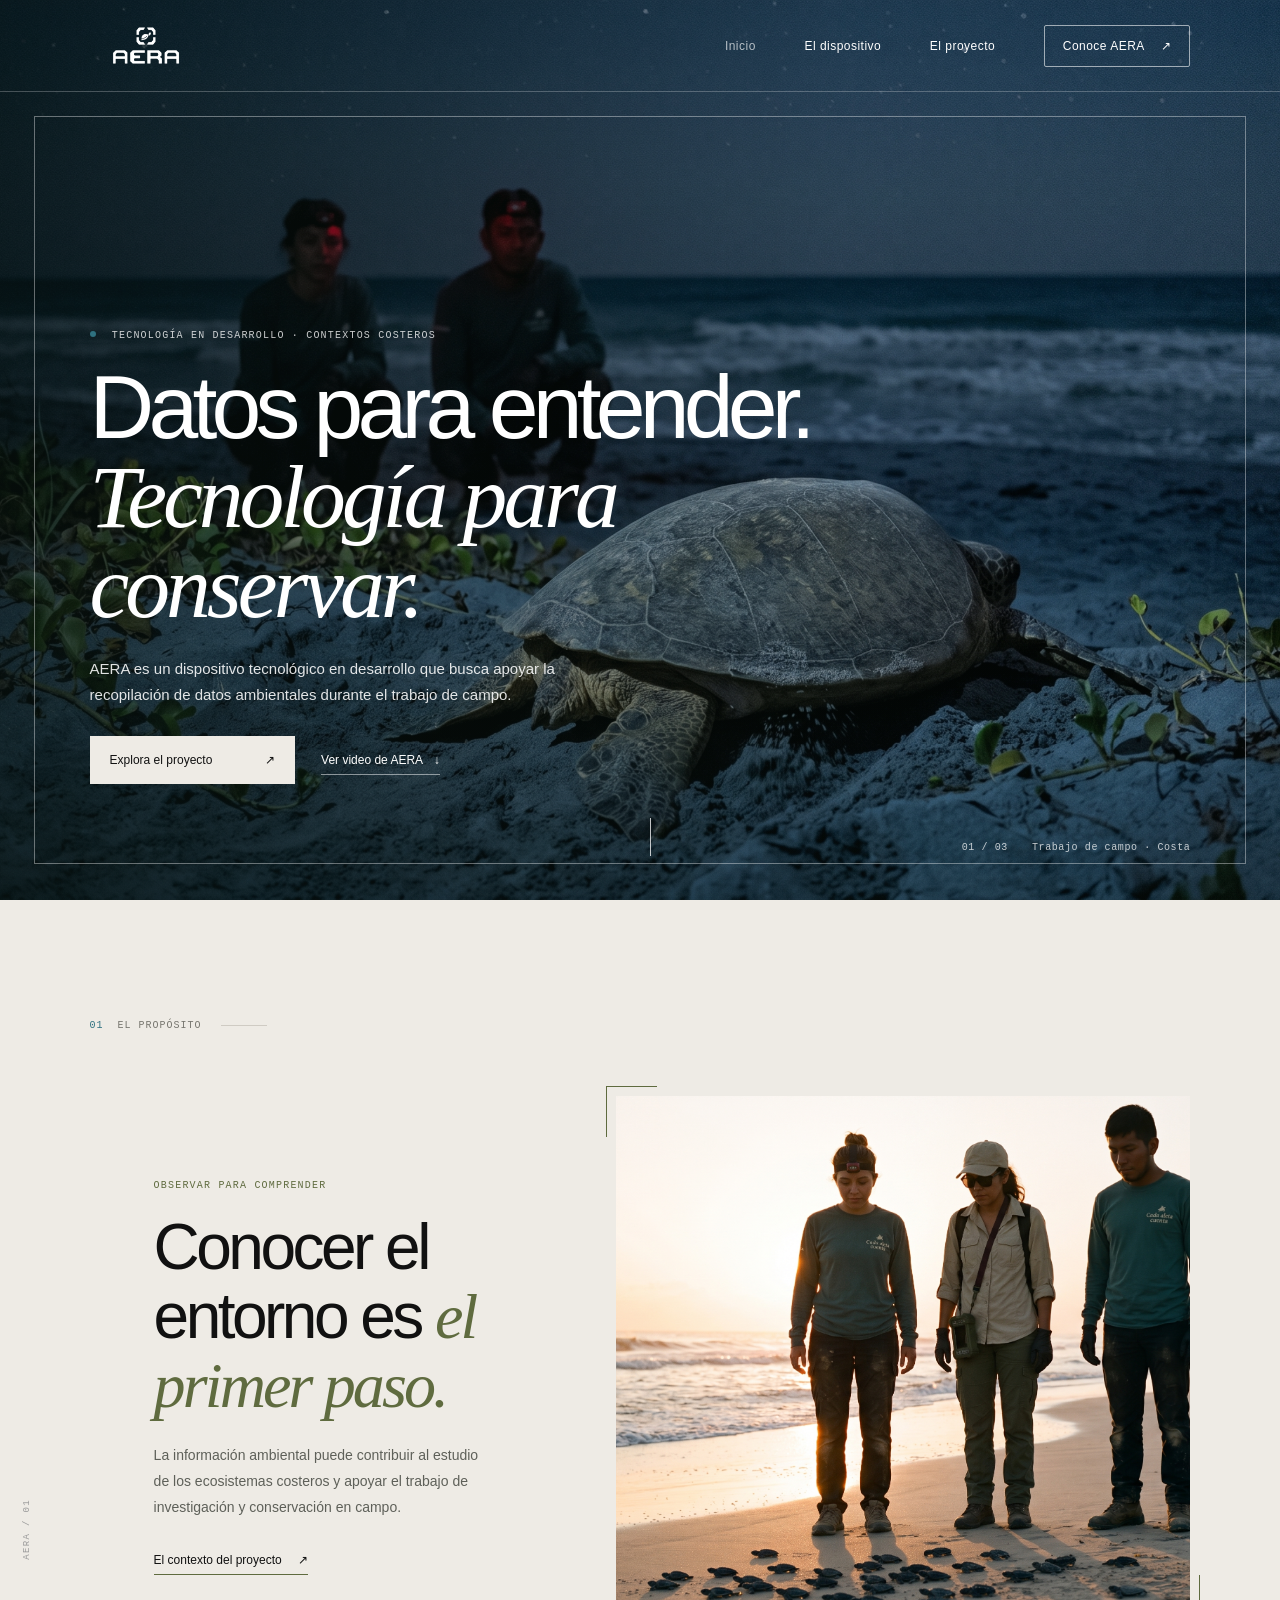
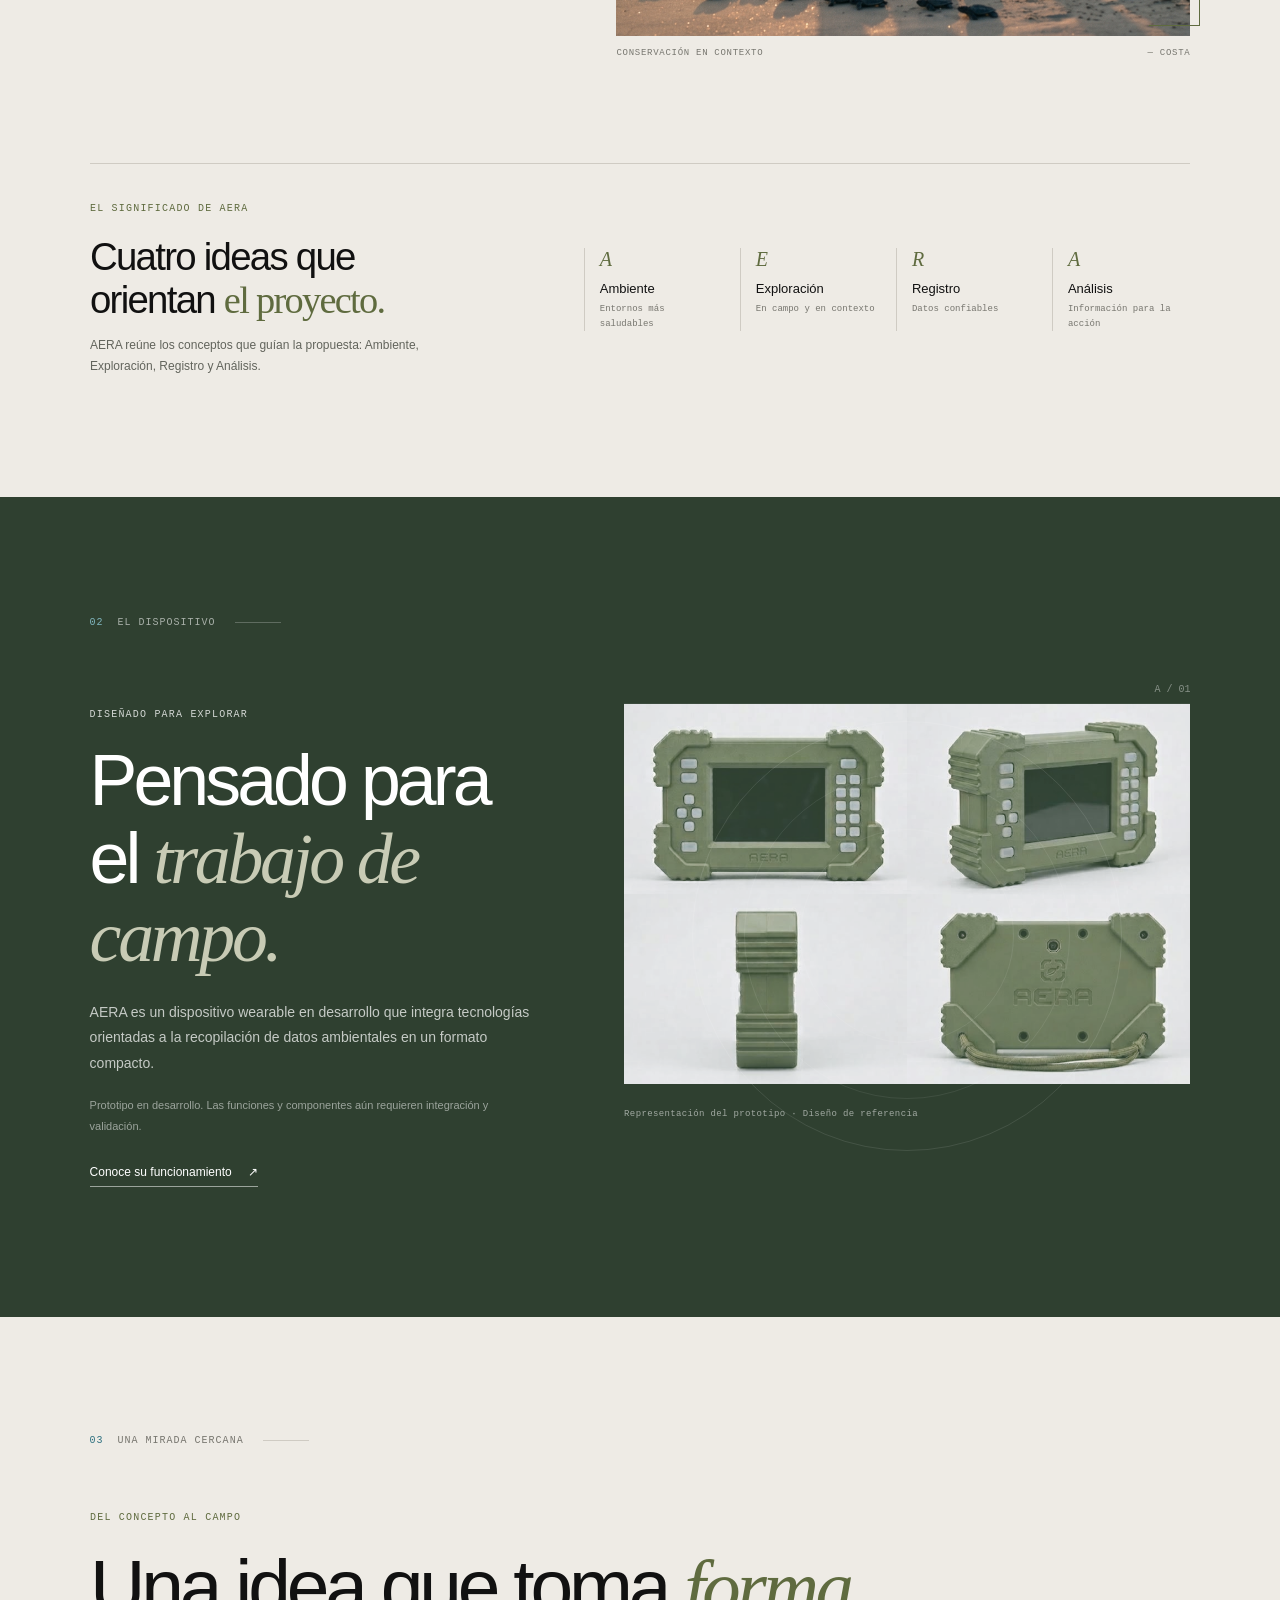
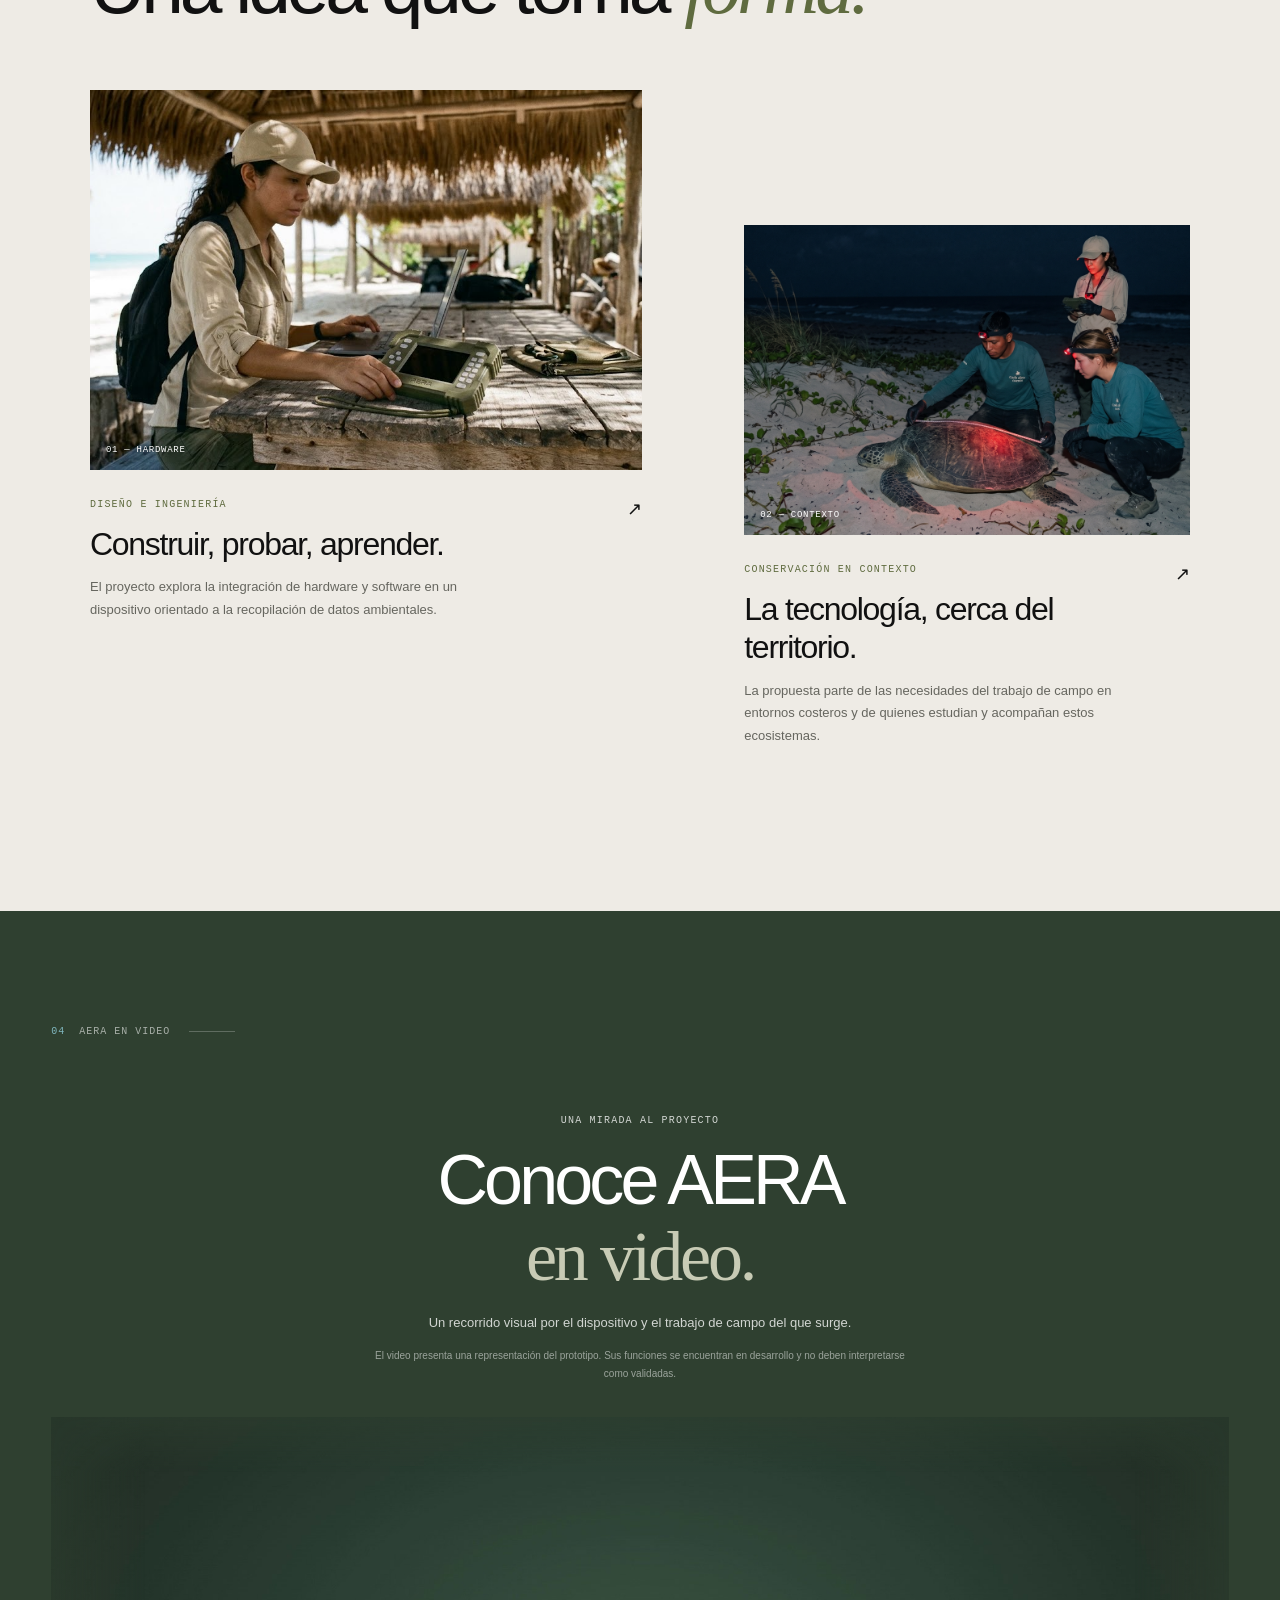
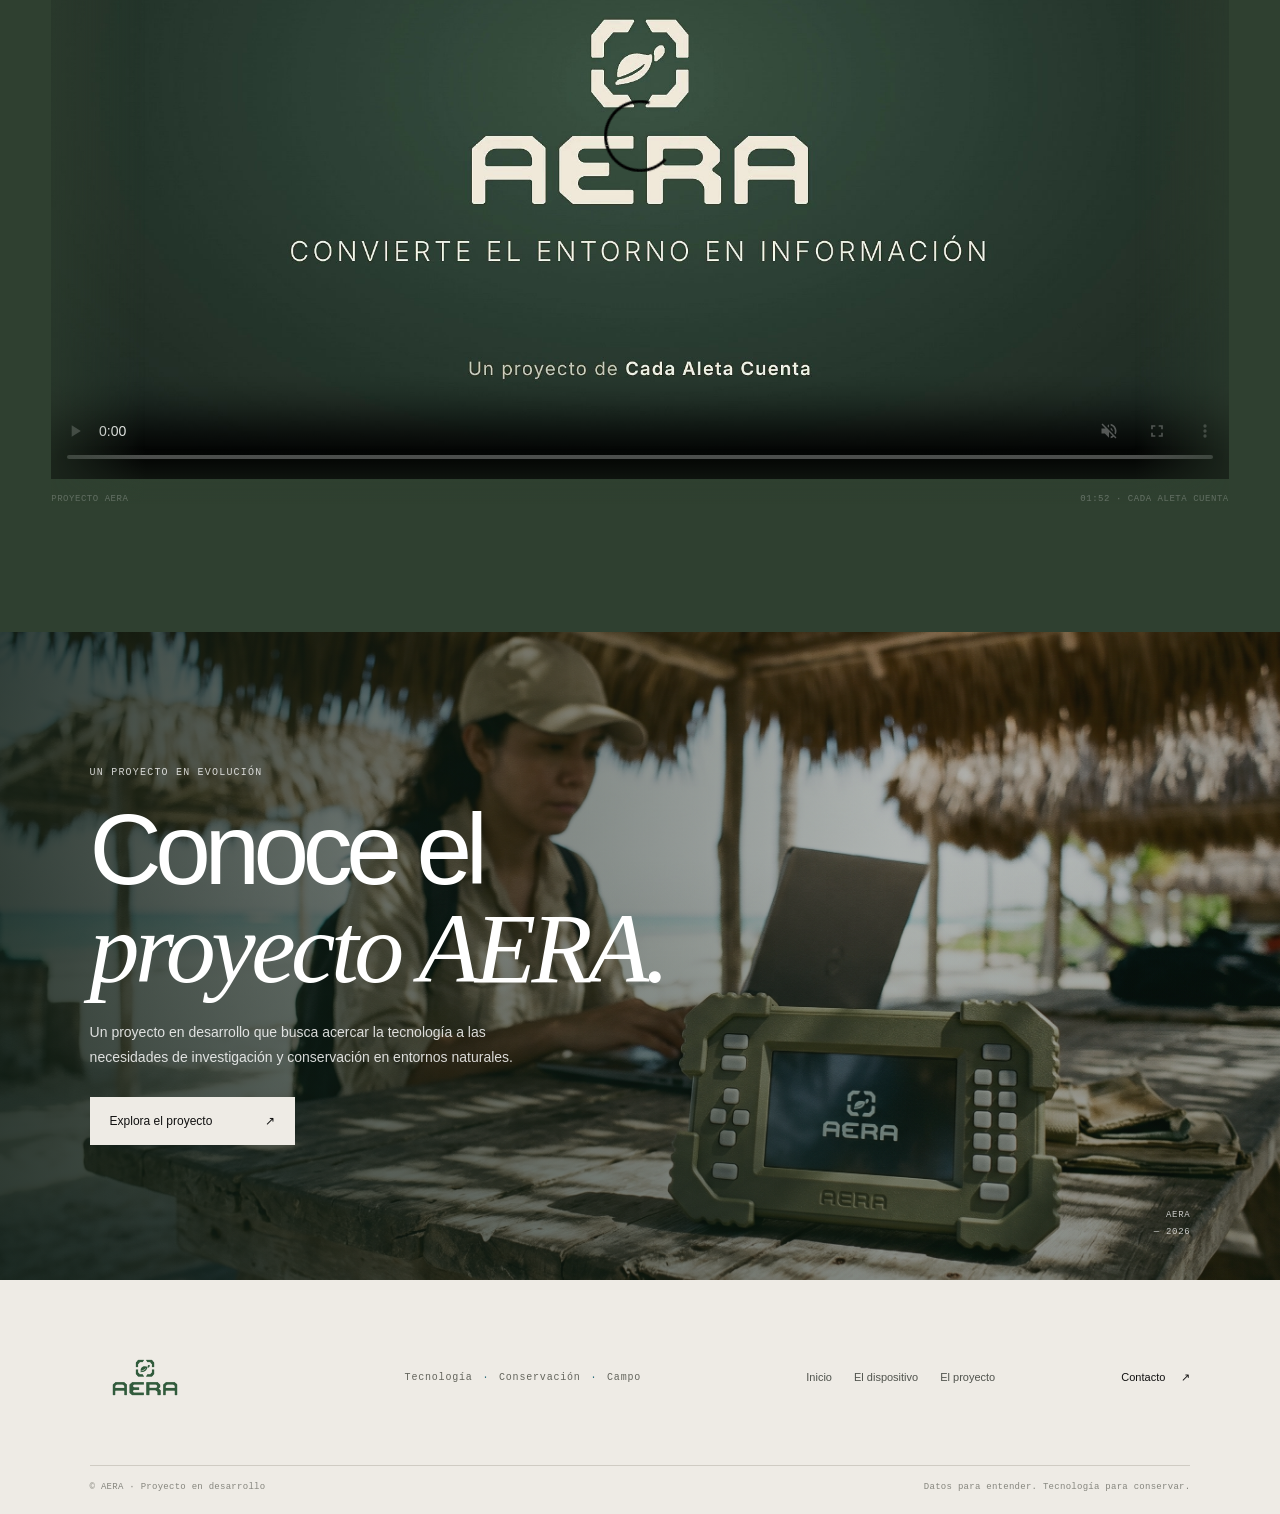
==== commit d600b0d3: "Add AERA name meaning to homepage" ====
--- a/index.html
+++ b/index.html
@@ -8,6 +8,7 @@
   <title>AERA — Datos para entender. Tecnología para conservar.</title>
   <link rel="icon" href="assets/brand/AERA%20LOGO%20VERDE.png">
   <link rel="stylesheet" href="assets/css/site.css?v=20261023-video">
+  <link rel="stylesheet" href="assets/css/promo-section.css">
   <script src="assets/js/site.js" defer></script>
 </head>
 <body>
@@ -48,6 +49,15 @@
           <img src="assets/enviroment/toma17_crias_amanecer.jpeg" alt="Equipo de campo acompaña a pequeñas tortugas marinas en la playa al amanecer" loading="lazy">
           <figcaption><span>Conservación en contexto</span><span>— Costa</span></figcaption>
         </figure>
+      </div>
+      <div class="aera-name" aria-labelledby="aera-name-title">
+        <div class="aera-name-intro"><p class="eyebrow">El significado de AERA</p><h3 id="aera-name-title">Cuatro ideas que orientan <em>el proyecto.</em></h3><p>AERA reúne los conceptos que guían la propuesta: Ambiente, Exploración, Registro y Análisis.</p></div>
+        <div class="aera-concepts" aria-label="Ambiente, Exploración, Registro y Análisis">
+          <article><span>A</span><h4>Ambiente</h4><p>Entornos más saludables</p></article>
+          <article><span>E</span><h4>Exploración</h4><p>En campo y en contexto</p></article>
+          <article><span>R</span><h4>Registro</h4><p>Datos confiables</p></article>
+          <article><span>A</span><h4>Análisis</h4><p>Información para la acción</p></article>
+        </div>
       </div>
       <div class="side-note" aria-hidden="true">AERA / 01</div>
     </section>
--- a/assets/css/site.css
+++ b/assets/css/site.css
@@ -13,5 +13,6 @@
 .hero-video-link{display:inline-block;margin-left:22px;color:#fff;font-size:12px;border-bottom:1px solid rgba(255,255,255,.5);padding-bottom:7px}.hero-video-link span{margin-left:8px}
 .promo-section{background:var(--forest);color:#fff;padding:100px var(--gutter) 112px}.promo-grid{max-width:1200px;margin:65px auto 0;display:grid;grid-template-columns:.72fr 1.28fr;gap:8vw;align-items:center}.promo-copy h2{font:500 clamp(42px,5.5vw,68px)/1.06 var(--display);letter-spacing:-.055em;margin:0 0 18px}.promo-copy h2 em{font:400 1em var(--serif);color:#c8cbb5}.promo-copy>p:not(.eyebrow){font-size:13px;line-height:1.8;color:rgba(255,255,255,.78)}.promo-copy .promo-disclaimer{font-size:10px!important;color:rgba(255,255,255,.52)!important;margin-top:28px}.promo-media{margin:0;min-width:0}.promo-media video{display:block;width:100%;aspect-ratio:16/9;background:#101712;object-fit:cover;border:1px solid rgba(255,255,255,.18)}.promo-media figcaption{display:flex;justify-content:space-between;margin-top:12px;color:rgba(255,255,255,.55);font:9px var(--mono);letter-spacing:.06em;text-transform:uppercase}
 @media(max-width:650px){.hero-video-link{margin:22px 0 0;display:block;width:max-content}.promo-section{padding:80px 24px 88px}.promo-grid{grid-template-columns:1fr;gap:30px;margin-top:46px}.promo-copy h2{font-size:clamp(42px,10vw,58px)}.promo-copy .promo-disclaimer{margin-top:18px}.promo-media figcaption{font-size:8px;gap:12px}}
-.promo-section{padding:clamp(82px,9vw,132px) clamp(18px,4vw,64px) clamp(88px,10vw,140px)}.promo-section>.section-label{max-width:1520px;margin:0 auto}.promo-grid{display:block;width:100%;max-width:1520px;margin:clamp(42px,6vw,78px) auto 0}.promo-copy{max-width:780px;margin:0 auto 34px;text-align:center}.promo-copy .eyebrow{margin-bottom:15px}.promo-copy h2{font-size:clamp(42px,5.5vw,70px);margin-bottom:14px}.promo-copy>p:not(.eyebrow){margin:0 auto;max-width:540px}.promo-copy .promo-disclaimer{margin:13px auto 0!important;max-width:680px;font-size:10px!important}.promo-media{position:relative;width:100%;margin:0 auto}.promo-media::after{content:"";position:absolute;inset:0;z-index:2;pointer-events:none;background:linear-gradient(90deg,var(--forest) 0%,transparent 8%,transparent 92%,var(--forest) 100%),linear-gradient(180deg,var(--forest) 0%,transparent 8%,transparent 92%,var(--forest) 100%);opacity:.58}.promo-media video{border:0;aspect-ratio:16/9;object-fit:cover}.promo-media figcaption{max-width:1520px;margin:14px auto 0}
-@media(max-width:650px){.promo-section{padding:78px 15px 86px}.promo-grid{margin-top:40px}.promo-copy{margin-bottom:24px}.promo-copy h2{font-size:clamp(40px,10vw,58px)}.promo-media::after{background:linear-gradient(90deg,var(--forest) 0%,transparent 5%,transparent 95%,var(--forest) 100%),linear-gradient(180deg,var(--forest) 0%,transparent 6%,transparent 94%,var(--forest) 100%);opacity:.5}.promo-media figcaption{font-size:8px;gap:12px}.promo-copy .promo-disclaimer{font-size:9px!important}}
+
+.aera-name{max-width:1100px;margin:105px auto 0;padding-top:38px;border-top:1px solid var(--warm);display:grid;grid-template-columns:.8fr 1.2fr;gap:7vw;align-items:center}.aera-name-intro{max-width:380px}.aera-name-intro h3{font:500 clamp(27px,3vw,39px)/1.1 var(--display);letter-spacing:-.045em;margin:0 0 13px}.aera-name-intro h3 em{font:400 1em var(--serif);color:var(--olive)}.aera-name-intro>p:last-child{font-size:12px;line-height:1.75;color:#62645c;margin:0}.aera-concepts{display:grid;grid-template-columns:repeat(4,1fr);gap:18px}.aera-concepts article{border-left:1px solid var(--warm);padding-left:15px}.aera-concepts article>span{font:italic 20px var(--serif);color:var(--olive)}.aera-concepts h4{font:500 13px var(--display);margin:10px 0 6px}.aera-concepts article p{font:9px/1.6 var(--mono);color:#77766f;margin:0}
+@media(max-width:650px){.aera-name{grid-template-columns:1fr;gap:30px;margin-top:65px;padding-top:28px}.aera-concepts{gap:10px}.aera-concepts article{padding-left:9px}.aera-concepts h4{font-size:11px}.aera-concepts article p{font-size:8px}}
--- a/assets/css/promo-section.css
+++ b/assets/css/promo-section.css
@@ -0,0 +1,21 @@
+.promo-section{padding:clamp(82px,9vw,132px) clamp(18px,4vw,64px) clamp(88px,10vw,140px)}
+.promo-section>.section-label{max-width:1520px;margin:0 auto}
+.promo-grid{display:block;width:100%;max-width:1520px;margin:clamp(42px,6vw,78px) auto 0}
+.promo-copy{max-width:780px;margin:0 auto 34px;text-align:center}
+.promo-copy .eyebrow{margin-bottom:15px}
+.promo-copy h2{font-size:clamp(42px,5.5vw,70px);margin-bottom:14px}
+.promo-copy>p:not(.eyebrow){margin:0 auto;max-width:540px}
+.promo-copy .promo-disclaimer{margin:13px auto 0!important;max-width:680px;font-size:10px!important}
+.promo-media{position:relative;width:100%;margin:0 auto}
+.promo-media::after{content:"";position:absolute;inset:0;z-index:2;pointer-events:none;background:linear-gradient(90deg,var(--forest) 0%,transparent 8%,transparent 92%,var(--forest) 100%),linear-gradient(180deg,var(--forest) 0%,transparent 8%,transparent 92%,var(--forest) 100%);opacity:.58}
+.promo-media video{border:0;aspect-ratio:16/9;object-fit:cover}
+.promo-media figcaption{max-width:1520px;margin:14px auto 0}
+@media(max-width:650px){
+  .promo-section{padding:78px 15px 86px}
+  .promo-grid{margin-top:40px}
+  .promo-copy{margin-bottom:24px}
+  .promo-copy h2{font-size:clamp(40px,10vw,58px)}
+  .promo-media::after{background:linear-gradient(90deg,var(--forest) 0%,transparent 5%,transparent 95%,var(--forest) 100%),linear-gradient(180deg,var(--forest) 0%,transparent 6%,transparent 94%,var(--forest) 100%);opacity:.5}
+  .promo-media figcaption{font-size:8px;gap:12px}
+  .promo-copy .promo-disclaimer{font-size:9px!important}
+}
